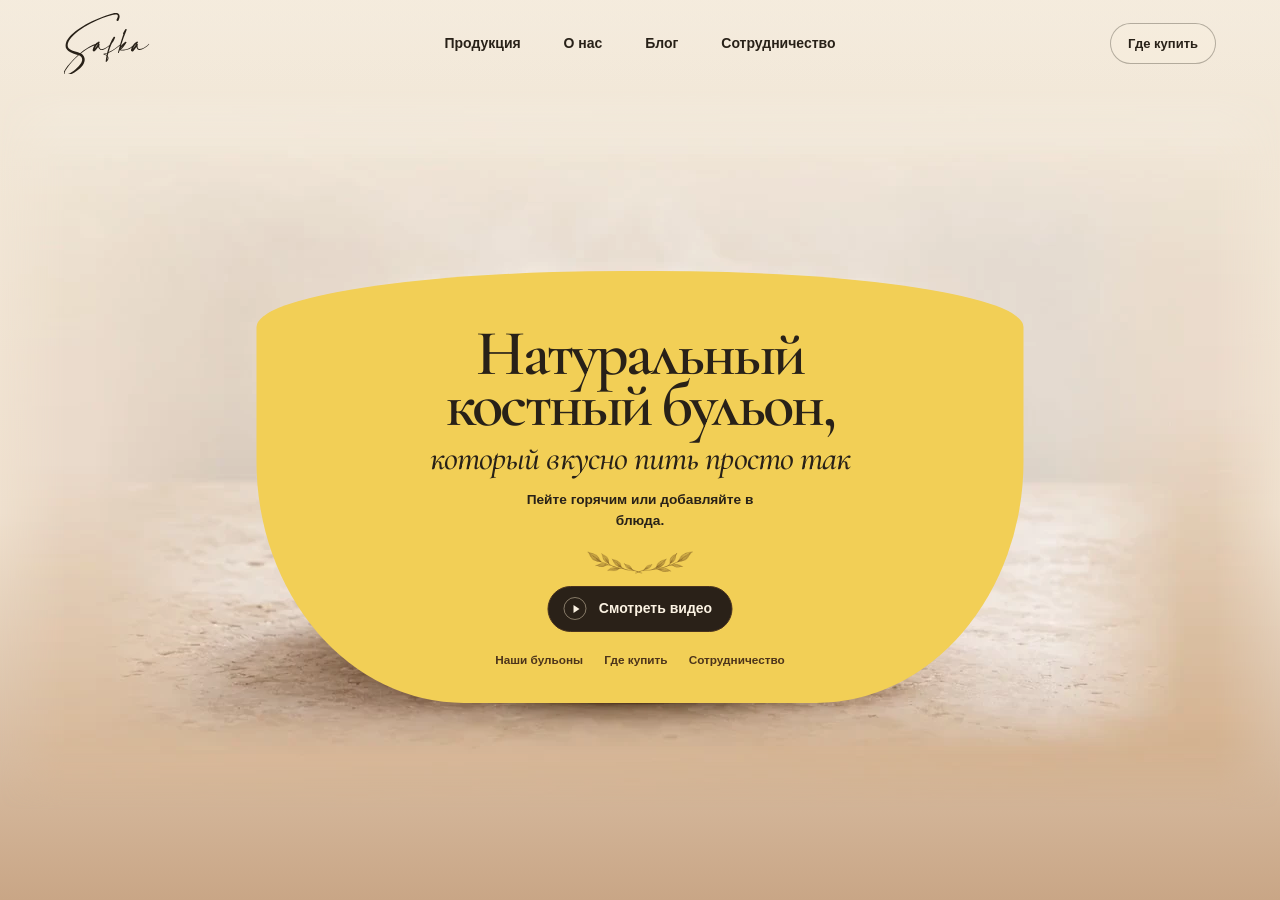
==== index.html @ c556033d "Publish interactive Safka hero and download" ====
<!doctype html>
<html lang="ru">
<head>
  <meta charset="utf-8">
  <meta name="viewport" content="width=device-width, initial-scale=1">
  <meta name="theme-color" content="#f4eadb">
  <title>Сафка — натуральный костный бульон</title>
  <link rel="icon" href="assets/hero/logo.svg" type="image/svg+xml">
  <link rel="stylesheet" href="assets/hero/fonts.css">
  <link rel="stylesheet" href="assets/hero/hero.css">
  <script src="assets/hero/hero.js" defer></script>
</head>
<body>
  <header class="site-header">
    <a class="brand" href="./" aria-label="Сафка — главная"></a>

    <nav class="desktop-nav" aria-label="Главное меню">
      <a class="text-link" href="https://safka.ru/nashi-produkty/">Продукция</a>
      <a class="text-link" href="https://safka.ru/our_mission/">О нас</a>
      <a class="text-link" href="https://safka.ru/blog/">Блог</a>
      <a class="text-link" href="https://safka.ru/contact/">Сотрудничество</a>
    </nav>

    <div class="header-actions">
      <a class="header-buy" href="https://safka.ru/contact/" data-availability>Где купить</a>
      <details class="mobile-menu">
        <summary>Меню</summary>
        <nav aria-label="Главное меню на телефоне">
          <a href="https://safka.ru/nashi-produkty/">Продукция</a>
          <a href="https://safka.ru/our_mission/">О нас</a>
          <a href="https://safka.ru/blog/">Блог</a>
          <a href="https://safka.ru/contact/">Сотрудничество</a>
        </nav>
      </details>
    </div>
  </header>

  <main class="hero" id="hero" aria-labelledby="hero-title">
    <div class="hero-stage">
      <div class="media" aria-hidden="true">
        <img src="assets/hero/first-frame.webp" alt="" width="1280" height="720" fetchpriority="high" class="poster">
        <video class="film" id="hero-film" width="1280" height="720" playsinline muted preload="metadata"
          src="assets/hero/food-film.mp4"></video>
      </div>

      <div class="cover">
        <div class="cup" aria-hidden="true"></div>
        <div class="cover-content">
          <h1 id="hero-title">
            <span>Натуральный<br>костный бульон,</span>
            <em>который вкусно пить просто так</em>
          </h1>
          <p class="hero-lead">Пейте горячим или добавляйте в блюда.</p>
          <img class="laurel" src="assets/hero/laurel.webp" alt="" width="648" height="216">

          <button class="play-button" type="button" aria-controls="hero-film" hidden>
            <span class="play-icon" aria-hidden="true"></span>
            <span>Смотреть видео</span>
          </button>
          <noscript>
            <a class="play-button" href="assets/hero/food-film.mp4">
              <span class="play-icon" aria-hidden="true"></span>
              <span>Смотреть видео</span>
            </a>
          </noscript>

          <div class="cover-links">
            <a class="text-link" href="https://safka.ru/nashi-produkty/">Наши бульоны</a>
            <a class="text-link" href="https://safka.ru/contact/" data-availability>Где купить</a>
            <a class="text-link" href="https://safka.ru/contact/">Сотрудничество</a>
          </div>
        </div>
      </div>

      <canvas class="hands" width="1280" height="720" aria-hidden="true"></canvas>
      <div class="film-controls" hidden>
        <button class="film-pause" type="button">Пауза</button>
        <button class="film-return" type="button">Вернуть обложку</button>
      </div>
    </div>
    <p class="film-notice" role="status" hidden></p>
  </main>

  <dialog class="availability" aria-labelledby="availability-title">
    <form method="dialog">
      <button class="dialog-close" aria-label="Закрыть" value="close">×</button>
    </form>
    <h2 id="availability-title">Где купить</h2>
    <p>Уточните, где есть бульон «Сафка» в вашем городе.</p>
    <a class="text-link" href="https://safka.ru/contact/">Контакты «Сафки»</a>
  </dialog>
</body>
</html>
---- assets/hero/fonts.css ----
@font-face {
  font-family: 'Cormorant Garamond';
  font-style: italic;
  font-weight: 500;
  font-display: swap;
  src: url(cormorant-medium-italic-cyrillic.woff2) format('woff2');
  unicode-range: U+0301, U+0400-045F, U+0490-0491, U+04B0-04B1, U+2116;
}

@font-face {
  font-family: 'Cormorant Garamond';
  font-style: italic;
  font-weight: 500;
  font-display: swap;
  src: url(cormorant-medium-italic-latin.woff2) format('woff2');
  unicode-range: U+0000-00FF, U+0131, U+0152-0153, U+02BB-02BC, U+02C6, U+02DA, U+02DC, U+0304, U+0308, U+0329, U+2000-206F, U+20AC, U+2122, U+2191, U+2193, U+2212, U+2215, U+FEFF, U+FFFD;
}

@font-face {
  font-family: 'Cormorant Garamond';
  font-style: normal;
  font-weight: 600;
  font-display: swap;
  src: url(cormorant-semibold-cyrillic.woff2) format('woff2');
  unicode-range: U+0301, U+0400-045F, U+0490-0491, U+04B0-04B1, U+2116;
}

@font-face {
  font-family: 'Cormorant Garamond';
  font-style: normal;
  font-weight: 600;
  font-display: swap;
  src: url(cormorant-semibold-latin.woff2) format('woff2');
  unicode-range: U+0000-00FF, U+0131, U+0152-0153, U+02BB-02BC, U+02C6, U+02DA, U+02DC, U+0304, U+0308, U+0329, U+2000-206F, U+20AC, U+2122, U+2191, U+2193, U+2212, U+2215, U+FEFF, U+FFFD;
}

@font-face {
  font-family: 'Manrope';
  font-style: normal;
  font-weight: 600;
  font-display: swap;
  src: url(manrope-semibold-cyrillic.woff2) format('woff2');
  unicode-range: U+0301, U+0400-045F, U+0490-0491, U+04B0-04B1, U+2116;
}

@font-face {
  font-family: 'Manrope';
  font-style: normal;
  font-weight: 600;
  font-display: swap;
  src: url(manrope-semibold-latin.woff2) format('woff2');
  unicode-range: U+0000-00FF, U+0131, U+0152-0153, U+02BB-02BC, U+02C6, U+02DA, U+02DC, U+0304, U+0308, U+0329, U+2000-206F, U+20AC, U+2122, U+2191, U+2193, U+2212, U+2215, U+FEFF, U+FFFD;
}

@font-face {
  font-family: 'Manrope';
  font-style: normal;
  font-weight: 700;
  font-display: swap;
  src: url(manrope-bold-cyrillic.woff2) format('woff2');
  unicode-range: U+0301, U+0400-045F, U+0490-0491, U+04B0-04B1, U+2116;
}

@font-face {
  font-family: 'Manrope';
  font-style: normal;
  font-weight: 700;
  font-display: swap;
  src: url(manrope-bold-latin.woff2) format('woff2');
  unicode-range: U+0000-00FF, U+0131, U+0152-0153, U+02BB-02BC, U+02C6, U+02DA, U+02DC, U+0304, U+0308, U+0329, U+2000-206F, U+20AC, U+2122, U+2191, U+2193, U+2212, U+2215, U+FEFF, U+FFFD;
}
---- assets/hero/hero.css ----
:root {
  --ink: #282118;
  --gold: #f2cf56;
  --ochre: #895720;
  --cream: #fbf2e2;
  --edge: clamp(19px, 5vw, 96px);
  --serif: "Cormorant Garamond", Georgia, serif;
  --sans: Manrope, "Noto Sans", sans-serif;
  --ease: cubic-bezier(.22, .7, .24, 1);
}
* { box-sizing: border-box; }
[hidden] { display: none !important; }
body {
  margin: 0;
  min-width: 280px;
  background: #efe3d1;
  color: var(--ink);
  font: 600 15px/1.5 var(--sans);
}
h1, h2, p { margin: 0; }
a { color: inherit; text-decoration: none; }
button { color: inherit; font: inherit; cursor: pointer; }
button:disabled { cursor: wait; }
:focus-visible { outline: 2px solid #764319; outline-offset: 5px; }
.site-header {
  position: absolute;
  inset: 0 0 auto;
  z-index: 6;
  display: grid;
  grid-template-columns: 1fr auto 1fr;
  align-items: center;
  min-height: 87px;
  gap: 24px;
  padding-inline: var(--edge);
  background: linear-gradient(#f5ecdebd, #f5ecde00);
}
.brand {
  display: block;
  width: 88px;
  height: 61px;
  color: var(--ink);
  transition: color .4s var(--ease);
}
.brand::before {
  content: "";
  display: block;
  width: 100%;
  height: 100%;
  background: currentColor;
  mask: url("logo.svg") -43px -7px / 172px 122px no-repeat;
  filter: drop-shadow(.28px 0 currentColor);
}
.desktop-nav, .header-actions { display: flex; align-items: center; }
.desktop-nav { gap: clamp(22px, 3.35vw, 55px); }
.header-actions { gap: 10px; justify-self: end; }
.desktop-nav a { font-size: 14px; }
.header-buy, .mobile-menu summary {
  color: var(--ink);
  border: 1px solid #28211852;
  background: #fbf2e245;
  border-radius: 99px;
  padding: 10px 17px;
  font-size: 13px;
  white-space: nowrap;
  transition: background .4s var(--ease), border-color .4s var(--ease), color .4s var(--ease);
}
.header-buy { font-weight: 700; }
.text-link {
  position: relative;
  display: inline-flex;
  width: fit-content;
  padding-block: 3px;
  white-space: nowrap;
  transition: color .35s var(--ease);
}
.text-link::after {
  content: "";
  position: absolute;
  right: 0;
  bottom: 0;
  left: 0;
  border-bottom: 1px solid currentColor;
  transform: scaleX(0);
  transform-origin: left;
  transition: transform .38s var(--ease);
}
.hero {
  position: relative;
  display: grid;
  place-items: center;
  overflow: hidden;
  min-height: max(100svh, 580px);
  background: linear-gradient(#f3eadb 0%, #efe0ce 57%, #c9a686 100%);
}
.hero-stage {
  position: relative;
  isolation: isolate;
  width: min(100%, 177.78svh);
  min-width: min(100%, 1040px);
  aspect-ratio: 16 / 9;
}
.media, .poster, .film, .hands {
  position: absolute;
  inset: 0;
  width: 100%;
  height: 100%;
}
.media {
  z-index: -1;
  mask-image: linear-gradient(90deg, transparent, #000 5%, #000 95%, transparent),
    linear-gradient(180deg, transparent, #000 10%, #000 91%, transparent);
  mask-composite: intersect;
}
.poster, .film { object-fit: fill; }
.film {
  opacity: 0;
  pointer-events: none;
  transition: opacity .42s var(--ease);
}
.is-showing-film .film {
  opacity: 1;
  transition-duration: .12s;
}
.cover {
  position: absolute;
  z-index: 1;
  top: 25.18%;
  left: 50%;
  width: 59.925%;
  height: 59.925%;
  transform: translateX(-50%);
  text-align: center;
  transition: opacity .36s var(--ease);
}
.is-uncovered .cover {
  opacity: 0;
  pointer-events: none;
  transition-duration: .24s;
}
.is-returning .cover { transition-delay: .20s; }
.cup {
  position: absolute;
  inset: 0;
  z-index: -1;
  border-radius: 48% 48% 27% 27% / 13% 13% 56% 56%;
  background: var(--gold);
}
@supports (clip-path: shape(from 0% 0%, line to 100% 100%, close)) {
  .cup {
    border-radius: 0;
    clip-path: shape(from 0% 19%,
      curve to 100% 19% with 0% -7% / 100% -7%,
      curve to 82% 83% with 100% 38% / 99.5% 68%,
      curve to 50% 100% with 73% 97% / 61% 100%,
      curve to 18% 83% with 39% 100% / 27% 97%,
      curve to 0% 19% with .5% 68% / 0% 38%, close);
  }
}
.cover-content {
  width: 87%;
  height: 100%;
  margin-inline: auto;
  padding-top: 7.4%;
}
h1 {
  font: 600 clamp(54px, 5.05vw, 83px)/.79 var(--serif);
  letter-spacing: -.045em;
}
h1 em {
  display: block;
  margin: 11px auto 0;
  font-size: .53em;
  font-weight: 500;
  letter-spacing: -.027em;
  line-height: 1;
}
.hero-lead {
  max-width: 31ch;
  margin: 15px auto 0;
  font-size: clamp(13px, 1.07vw, 17px);
}
.laurel {
  display: block;
  width: clamp(90px, 9.2vw, 140px);
  height: auto;
  margin: 11px auto 4px;
}
.play-button {
  position: relative;
  isolation: isolate;
  display: inline-flex;
  align-items: center;
  gap: 12px;
  min-height: 46px;
  overflow: hidden;
  padding: 10px 19px 10px 15px;
  border: 1px solid #49321e;
  border-radius: 99px;
  color: var(--cream);
  background: #2a2118;
  font-size: 14px;
  font-weight: 700;
  transition: background .45s var(--ease), transform .45s var(--ease), box-shadow .45s var(--ease);
}
.play-button::before {
  position: absolute;
  inset: 0;
  z-index: -1;
  content: "";
  background: radial-gradient(ellipse at 27% 100%, #a56834 0, #6f4124 36%, transparent 75%);
  opacity: 0;
  transition: opacity .52s var(--ease);
}
.play-icon {
  width: 23px;
  height: 23px;
  display: grid;
  place-items: center;
  border: 1px solid #f9e9ca72;
  border-radius: 50%;
  transition: background .4s var(--ease), border-color .4s var(--ease);
}
.play-icon::before {
  content: "";
  margin-left: 2px;
  border-left: 6px solid currentColor;
  border-block: 4px solid transparent;
}
.cover-links {
  display: flex;
  justify-content: center;
  align-items: center;
  flex-wrap: wrap;
  gap: 4px clamp(13px, 1.65vw, 26px);
  margin-top: 16px;
  font-size: clamp(11px, .92vw, 14px);
  font-weight: 700;
}
.cover-links .text-link { color: #4c341b; }
.hands { z-index: 2; pointer-events: none; clip-path: inset(18% 17% 12%); }
.film-controls {
  position: absolute;
  z-index: 3;
  right: var(--edge);
  bottom: 14px;
  left: var(--edge);
  display: flex;
  justify-content: space-between;
  gap: 10px;
}
.film-controls button, .dialog-close {
  border: 1px solid #41301e36;
  border-radius: 99px;
  padding: 9px 14px;
  color: var(--ink);
  background: #faf2e6ef;
  font-size: 13px;
  font-weight: 700;
  transition: background .35s var(--ease);
}
.film-notice {
  position: absolute;
  z-index: 4;
  right: var(--edge);
  bottom: 15px;
  max-width: calc(100% - 2 * var(--edge));
  padding: 8px 12px;
  border-radius: 9px;
  background: #faf2e6;
  font-size: 13px;
}
.mobile-menu { display: none; position: relative; }
.mobile-menu summary { cursor: pointer; list-style: none; }
.mobile-menu summary::-webkit-details-marker { display: none; }
.mobile-menu nav {
  position: absolute;
  display: grid;
  top: calc(100% + 8px);
  right: 0;
  min-width: 172px;
  padding: 9px;
  border: 1px solid #30221a34;
  border-radius: 15px;
  background: #faf1e3;
  font-size: 13px;
}
.mobile-menu a { padding: 8px 10px; }
.availability {
  width: min(90vw, 402px);
  padding: 33px;
  border: 1px solid #7f613948;
  border-radius: 22px;
  color: var(--ink);
  background: #fbf1df;
}
.availability::backdrop { background: #38251550; }
.availability h2 { font: 600 52px/.9 var(--serif); letter-spacing: -.035em; }
.availability p { margin-block: 16px; }
.dialog-close { position: absolute; top: 13px; right: 13px; font-size: 21px; line-height: 1; padding: 6px 10px; }
.availability a { font-weight: 700; text-decoration: underline; text-underline-offset: 4px; }
:is(.header-buy, .mobile-menu summary, .film-controls button, .dialog-close):focus-visible { background: #fff5e4; }
.brand:focus-visible { color: var(--ochre); }
.text-link:focus-visible::after { transform: scaleX(1); }
.play-button:focus-visible::before { opacity: .82; }
@media (hover: hover) {
  .brand:hover { color: var(--ochre); }
  .text-link:hover { color: #754517; }
  .text-link:hover::after { transform: scaleX(1); }
  :is(.header-buy, .mobile-menu summary):hover {
    color: #78481d;
    border-color: #9b6d37a6;
    background: #fff4dfbf;
  }
  .play-button:hover { transform: translateY(-1px); box-shadow: 0 5px 16px #62401c29; }
  .play-button:hover::before { opacity: .8; }
  .play-button:hover .play-icon { background: #ffcf7840; border-color: #fce1b8c4; }
  :is(.film-controls button, .dialog-close):hover { background: #fff9ef; }
}
@media (max-width: 1140px) {
  h1 { font-size: clamp(48px, 5.5vw, 63px); }
  .hero-lead { margin-top: 12px; }
  .laurel { width: 94px; margin-top: 8px; }
  .cover-links { margin-top: 12px; }
  .play-button { min-height: 41px; padding-block: 8px; }
}
@media (max-width: 1040px) {
  .site-header { display: flex; justify-content: space-between; min-height: 72px; gap: 12px; }
  .desktop-nav { display: none; }
  .mobile-menu { display: block; }
  .brand { transform: scale(.87); transform-origin: left center; }
  .hero { min-height: max(100svh, 655px); }
  .hero-stage { width: 100%; min-width: 0; height: max(655px, 100svh); aspect-ratio: auto; }
  .media, .hands {
    inset: 51% auto auto 50%;
    width: clamp(510px, 158vw, 1100px);
    height: auto;
    aspect-ratio: 16 / 9;
    transform: translate(-50%, -50%);
    transition: width .5s var(--ease);
  }
  .is-uncovered :is(.media, .hands) { width: min(100%, 910px); }
  .cover { top: 50%; width: min(92%, 610px); height: clamp(336px, 57vw, 427px); transform: translate(-50%, -48%); }
  .cover-content { width: 84%; padding-top: clamp(38px, 7vw, 48px); }
  h1 { font-size: clamp(39px, 9.9vw, 64px); }
  h1 em { font-size: .58em; max-width: min(96%, 380px); line-height: 1.04; margin-top: 8px; }
  .hero-lead { margin-top: 11px; }
  .laurel { width: 92px; margin: 7px auto 2px; }
  .play-button { min-height: 44px; font-size: 13px; }
  .cover-links { font-size: 11px; gap: 2px 10px; margin-top: 10px; }
  .cover-links .text-link { padding-block: 6px; }
  .film-controls { top: calc(51% + min(28.125vw, 256px) + 14px); bottom: auto; }
}
@media (max-width: 400px) {
  .cover { height: 349px; }
  .cover-content { width: 88%; }
  h1 { font-size: clamp(34px, 10.4vw, 42px); }
  .cover-links { gap: 2px 9px; }
  .header-buy, .mobile-menu summary { padding-inline: 12px; }
}
@media (prefers-reduced-motion: reduce) {
  *, *::before, *::after { transition-duration: 0s !important; transition-delay: 0s !important; }
}
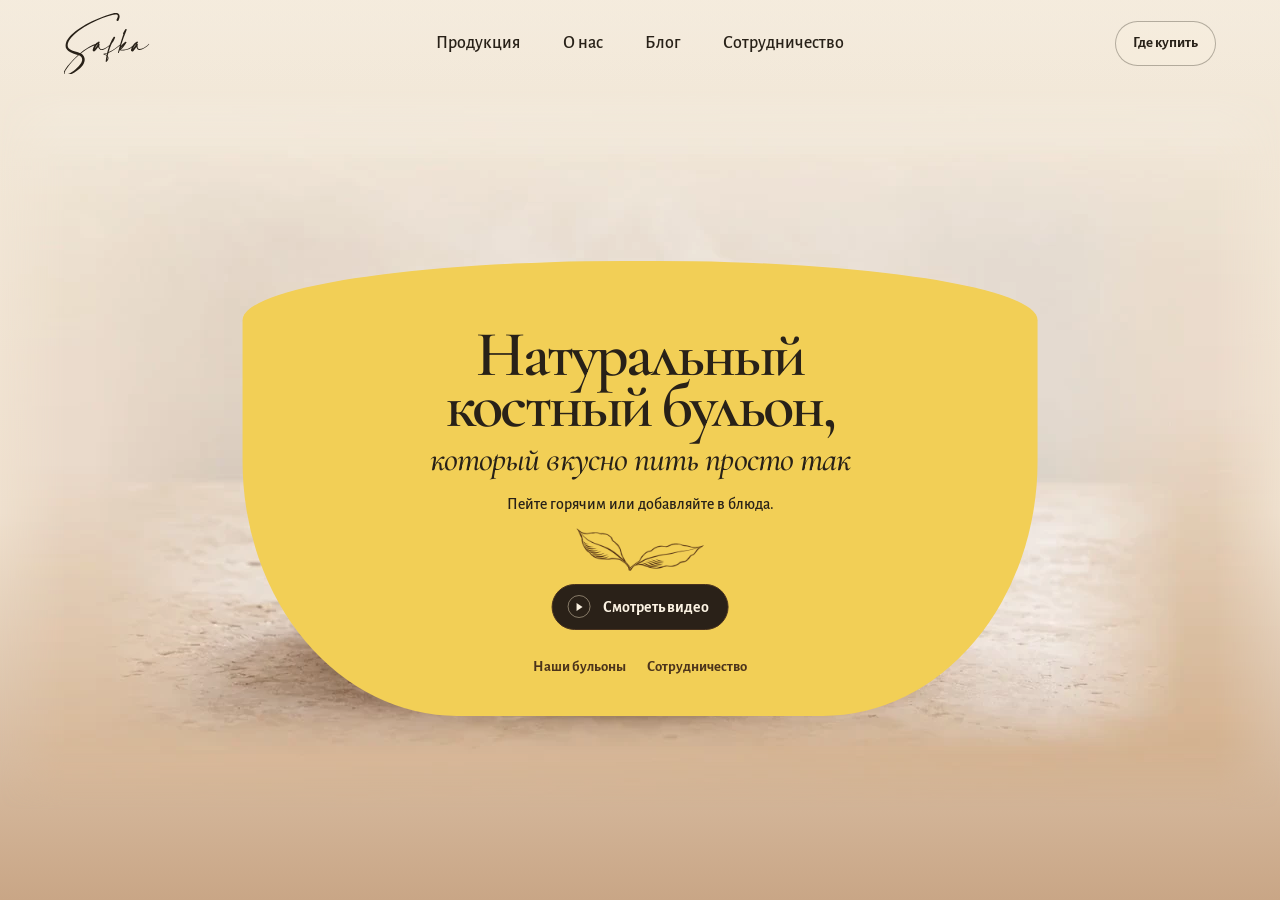
==== commit f58720e8: "Refine the Safka hero and cup reveal" ====
--- a/index.html
+++ b/index.html
@@ -6,9 +6,9 @@
   <meta name="theme-color" content="#f4eadb">
   <title>Сафка — натуральный костный бульон</title>
   <link rel="icon" href="assets/hero/logo.svg" type="image/svg+xml">
-  <link rel="stylesheet" href="assets/hero/fonts.css">
-  <link rel="stylesheet" href="assets/hero/hero.css">
-  <script src="assets/hero/hero.js" defer></script>
+  <link rel="stylesheet" href="assets/hero/fonts.css?v=2">
+  <link rel="stylesheet" href="assets/hero/hero.css?v=2">
+  <script src="assets/hero/hero.js?v=2" defer></script>
 </head>
 <body>
   <header class="site-header">
@@ -51,7 +51,7 @@
             <em>который вкусно пить просто так</em>
           </h1>
           <p class="hero-lead">Пейте горячим или добавляйте в блюда.</p>
-          <img class="laurel" src="assets/hero/laurel.webp" alt="" width="648" height="216">
+          <img class="laurel" src="assets/hero/laurel-engraving.webp" alt="" width="660" height="220">
 
           <button class="play-button" type="button" aria-controls="hero-film" hidden>
             <span class="play-icon" aria-hidden="true"></span>
@@ -66,13 +66,11 @@
 
           <div class="cover-links">
             <a class="text-link" href="https://safka.ru/nashi-produkty/">Наши бульоны</a>
-            <a class="text-link" href="https://safka.ru/contact/" data-availability>Где купить</a>
             <a class="text-link" href="https://safka.ru/contact/">Сотрудничество</a>
           </div>
         </div>
       </div>
 
-      <canvas class="hands" width="1280" height="720" aria-hidden="true"></canvas>
       <div class="film-controls" hidden>
         <button class="film-pause" type="button">Пауза</button>
         <button class="film-return" type="button">Вернуть обложку</button>
--- a/assets/hero/fonts.css
+++ b/assets/hero/fonts.css
@@ -35,37 +35,37 @@
 }
 
 @font-face {
-  font-family: 'Manrope';
+  font-family: 'Alegreya Sans';
   font-style: normal;
-  font-weight: 600;
+  font-weight: 500;
   font-display: swap;
-  src: url(manrope-semibold-cyrillic.woff2) format('woff2');
+  src: url(alegreya-sans-500-cyrillic.woff2) format('woff2');
   unicode-range: U+0301, U+0400-045F, U+0490-0491, U+04B0-04B1, U+2116;
 }
 
 @font-face {
-  font-family: 'Manrope';
+  font-family: 'Alegreya Sans';
   font-style: normal;
-  font-weight: 600;
+  font-weight: 500;
   font-display: swap;
-  src: url(manrope-semibold-latin.woff2) format('woff2');
+  src: url(alegreya-sans-500-latin.woff2) format('woff2');
   unicode-range: U+0000-00FF, U+0131, U+0152-0153, U+02BB-02BC, U+02C6, U+02DA, U+02DC, U+0304, U+0308, U+0329, U+2000-206F, U+20AC, U+2122, U+2191, U+2193, U+2212, U+2215, U+FEFF, U+FFFD;
 }
 
 @font-face {
-  font-family: 'Manrope';
+  font-family: 'Alegreya Sans';
   font-style: normal;
   font-weight: 700;
   font-display: swap;
-  src: url(manrope-bold-cyrillic.woff2) format('woff2');
+  src: url(alegreya-sans-700-cyrillic.woff2) format('woff2');
   unicode-range: U+0301, U+0400-045F, U+0490-0491, U+04B0-04B1, U+2116;
 }
 
 @font-face {
-  font-family: 'Manrope';
+  font-family: 'Alegreya Sans';
   font-style: normal;
   font-weight: 700;
   font-display: swap;
-  src: url(manrope-bold-latin.woff2) format('woff2');
+  src: url(alegreya-sans-700-latin.woff2) format('woff2');
   unicode-range: U+0000-00FF, U+0131, U+0152-0153, U+02BB-02BC, U+02C6, U+02DA, U+02DC, U+0304, U+0308, U+0329, U+2000-206F, U+20AC, U+2122, U+2191, U+2193, U+2212, U+2215, U+FEFF, U+FFFD;
 }
--- a/assets/hero/hero.css
+++ b/assets/hero/hero.css
@@ -5,7 +5,7 @@
   --cream: #fbf2e2;
   --edge: clamp(19px, 5vw, 96px);
   --serif: "Cormorant Garamond", Georgia, serif;
-  --sans: Manrope, "Noto Sans", sans-serif;
+  --sans: "Alegreya Sans", "Noto Sans", sans-serif;
   --ease: cubic-bezier(.22, .7, .24, 1);
 }
 * { box-sizing: border-box; }
@@ -15,7 +15,7 @@
   min-width: 280px;
   background: #efe3d1;
   color: var(--ink);
-  font: 600 15px/1.5 var(--sans);
+  font: 500 16px/1.5 var(--sans);
 }
 h1, h2, p { margin: 0; }
 a { color: inherit; text-decoration: none; }
@@ -53,18 +53,34 @@
 .desktop-nav, .header-actions { display: flex; align-items: center; }
 .desktop-nav { gap: clamp(22px, 3.35vw, 55px); }
 .header-actions { gap: 10px; justify-self: end; }
-.desktop-nav a { font-size: 14px; }
+.desktop-nav a { font-size: 18px; }
 .header-buy, .mobile-menu summary {
   color: var(--ink);
   border: 1px solid #28211852;
   background: #fbf2e245;
   border-radius: 99px;
   padding: 10px 17px;
-  font-size: 13px;
+  font-size: 15px;
   white-space: nowrap;
   transition: background .4s var(--ease), border-color .4s var(--ease), color .4s var(--ease);
 }
-.header-buy { font-weight: 700; }
+.header-buy {
+  position: relative;
+  isolation: isolate;
+  overflow: hidden;
+  font-weight: 700;
+}
+.header-buy::before {
+  position: absolute;
+  z-index: -1;
+  inset: 0;
+  content: "";
+  background: linear-gradient(110deg, #f2c770, #f9e5bc 75%);
+  opacity: .85;
+  transform: scaleX(0);
+  transform-origin: left center;
+  transition: transform .52s var(--ease);
+}
 .text-link {
   position: relative;
   display: inline-flex;
@@ -99,7 +115,7 @@
   min-width: min(100%, 1040px);
   aspect-ratio: 16 / 9;
 }
-.media, .poster, .film, .hands {
+.media, .poster, .film {
   position: absolute;
   inset: 0;
   width: 100%;
@@ -124,10 +140,10 @@
 .cover {
   position: absolute;
   z-index: 1;
-  top: 25.18%;
+  top: 23.8%;
   left: 50%;
-  width: 59.925%;
-  height: 59.925%;
+  width: 62.1%;
+  height: 63.2%;
   transform: translateX(-50%);
   text-align: center;
   transition: opacity .36s var(--ease);
@@ -148,19 +164,20 @@
 @supports (clip-path: shape(from 0% 0%, line to 100% 100%, close)) {
   .cup {
     border-radius: 0;
-    clip-path: shape(from 0% 19%,
-      curve to 100% 19% with 0% -7% / 100% -7%,
-      curve to 82% 83% with 100% 38% / 99.5% 68%,
-      curve to 50% 100% with 73% 97% / 61% 100%,
-      curve to 18% 83% with 39% 100% / 27% 97%,
-      curve to 0% 19% with .5% 68% / 0% 38%, close);
+    clip-path: shape(from 50% 0%,
+      curve to 100% 17.5% with 77.6% 0% / 100% 7.8%,
+      curve to 88.5% 72% with 100% 36% / 96.8% 57%,
+      curve to 50% 100% with 80.2% 87% / 68% 100%,
+      curve to 11.5% 72% with 32% 100% / 19.8% 87%,
+      curve to 0% 17.5% with 3.2% 57% / 0% 36%,
+      curve to 50% 0% with 0% 7.8% / 22.4% 0%, close);
   }
 }
 .cover-content {
   width: 87%;
   height: 100%;
   margin-inline: auto;
-  padding-top: 7.4%;
+  padding-top: 8.55%;
 }
 h1 {
   font: 600 clamp(54px, 5.05vw, 83px)/.79 var(--serif);
@@ -175,15 +192,16 @@
   line-height: 1;
 }
 .hero-lead {
-  max-width: 31ch;
+  max-width: 38ch;
   margin: 15px auto 0;
-  font-size: clamp(13px, 1.07vw, 17px);
+  font-size: clamp(15px, 1.25vw, 19px);
 }
 .laurel {
   display: block;
-  width: clamp(90px, 9.2vw, 140px);
-  height: auto;
-  margin: 11px auto 4px;
+  width: clamp(132px, 12.1vw, 184px);
+  height: clamp(39px, 3.35vw, 51px);
+  object-fit: contain;
+  margin: 12px auto 13px;
 }
 .play-button {
   position: relative;
@@ -198,7 +216,7 @@
   border-radius: 99px;
   color: var(--cream);
   background: #2a2118;
-  font-size: 14px;
+  font-size: 16px;
   font-weight: 700;
   transition: background .45s var(--ease), transform .45s var(--ease), box-shadow .45s var(--ease);
 }
@@ -232,12 +250,11 @@
   align-items: center;
   flex-wrap: wrap;
   gap: 4px clamp(13px, 1.65vw, 26px);
-  margin-top: 16px;
-  font-size: clamp(11px, .92vw, 14px);
+  margin-top: 23px;
+  font-size: clamp(14px, 1.16vw, 17px);
   font-weight: 700;
 }
 .cover-links .text-link { color: #4c341b; }
-.hands { z-index: 2; pointer-events: none; clip-path: inset(18% 17% 12%); }
 .film-controls {
   position: absolute;
   z-index: 3;
@@ -300,6 +317,7 @@
 .availability a { font-weight: 700; text-decoration: underline; text-underline-offset: 4px; }
 :is(.header-buy, .mobile-menu summary, .film-controls button, .dialog-close):focus-visible { background: #fff5e4; }
 .brand:focus-visible { color: var(--ochre); }
+.header-buy:focus-visible::before { transform: scaleX(1); }
 .text-link:focus-visible::after { transform: scaleX(1); }
 .play-button:focus-visible::before { opacity: .82; }
 @media (hover: hover) {
@@ -311,6 +329,7 @@
     border-color: #9b6d37a6;
     background: #fff4dfbf;
   }
+  .header-buy:hover::before { transform: scaleX(1); }
   .play-button:hover { transform: translateY(-1px); box-shadow: 0 5px 16px #62401c29; }
   .play-button:hover::before { opacity: .8; }
   .play-button:hover .play-icon { background: #ffcf7840; border-color: #fce1b8c4; }
@@ -319,8 +338,9 @@
 @media (max-width: 1140px) {
   h1 { font-size: clamp(48px, 5.5vw, 63px); }
   .hero-lead { margin-top: 12px; }
-  .laurel { width: 94px; margin-top: 8px; }
-  .cover-links { margin-top: 12px; }
+  .cover-content { padding-top: 7%; }
+  .laurel { width: 135px; height: 41px; margin: 8px auto 8px; }
+  .cover-links { margin-top: 16px; }
   .play-button { min-height: 41px; padding-block: 8px; }
 }
 @media (max-width: 1040px) {
@@ -329,32 +349,40 @@
   .mobile-menu { display: block; }
   .brand { transform: scale(.87); transform-origin: left center; }
   .hero { min-height: max(100svh, 655px); }
-  .hero-stage { width: 100%; min-width: 0; height: max(655px, 100svh); aspect-ratio: auto; }
-  .media, .hands {
-    inset: 51% auto auto 50%;
-    width: clamp(510px, 158vw, 1100px);
+  .hero-stage {
+    --cover-width: min(92vw, 610px);
+    --resting-media-width: calc(var(--cover-width) * 1.58);
+    --media-center: calc(50% - var(--resting-media-width) * .026);
+    width: 100%;
+    min-width: 0;
+    height: max(655px, 100svh);
+    aspect-ratio: auto;
+  }
+  .media {
+    inset: var(--media-center) auto auto 50%;
+    width: var(--resting-media-width);
     height: auto;
     aspect-ratio: 16 / 9;
     transform: translate(-50%, -50%);
     transition: width .5s var(--ease);
   }
-  .is-uncovered :is(.media, .hands) { width: min(100%, 910px); }
-  .cover { top: 50%; width: min(92%, 610px); height: clamp(336px, 57vw, 427px); transform: translate(-50%, -48%); }
+  .is-uncovered .media { width: min(100%, 910px); }
+  .cover { top: 50%; width: var(--cover-width); height: clamp(362px, 57vw, 455px); transform: translate(-50%, -48%); }
   .cover-content { width: 84%; padding-top: clamp(38px, 7vw, 48px); }
   h1 { font-size: clamp(39px, 9.9vw, 64px); }
-  h1 em { font-size: .58em; max-width: min(96%, 380px); line-height: 1.04; margin-top: 8px; }
+  h1 em { font-size: .58em; max-width: min(96%, 500px); line-height: 1.04; margin-top: 8px; }
   .hero-lead { margin-top: 11px; }
-  .laurel { width: 92px; margin: 7px auto 2px; }
-  .play-button { min-height: 44px; font-size: 13px; }
-  .cover-links { font-size: 11px; gap: 2px 10px; margin-top: 10px; }
+  .laurel { width: 140px; height: 43px; margin: 9px auto 11px; }
+  .play-button { min-height: 44px; font-size: 15px; }
+  .cover-links { font-size: 14px; gap: 2px 17px; margin-top: 16px; }
   .cover-links .text-link { padding-block: 6px; }
-  .film-controls { top: calc(51% + min(28.125vw, 256px) + 14px); bottom: auto; }
+  .film-controls { top: calc(var(--media-center) + min(28.125vw, 256px) + 14px); bottom: auto; }
 }
 @media (max-width: 400px) {
-  .cover { height: 349px; }
+  .cover { height: 371px; }
   .cover-content { width: 88%; }
   h1 { font-size: clamp(34px, 10.4vw, 42px); }
-  .cover-links { gap: 2px 9px; }
+  .cover-links { gap: 2px 13px; }
   .header-buy, .mobile-menu summary { padding-inline: 12px; }
 }
 @media (prefers-reduced-motion: reduce) {
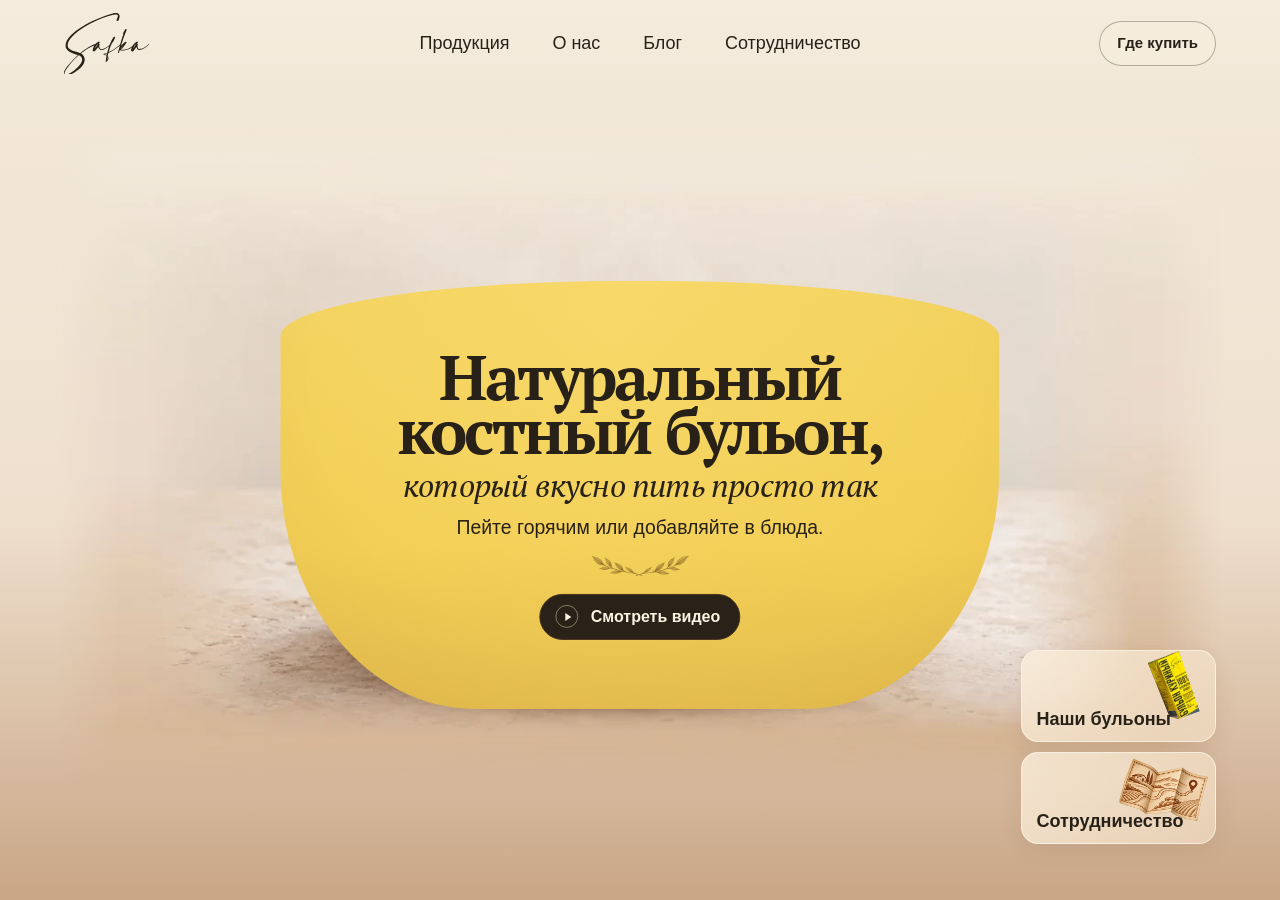
==== commit 09172543: "Refine the hero cover, quick links and film opening" ====
--- a/index.html
+++ b/index.html
@@ -6,9 +6,11 @@
   <meta name="theme-color" content="#f4eadb">
   <title>Сафка — натуральный костный бульон</title>
   <link rel="icon" href="assets/hero/logo.svg" type="image/svg+xml">
-  <link rel="stylesheet" href="assets/hero/fonts.css?v=2">
-  <link rel="stylesheet" href="assets/hero/hero.css?v=2">
-  <script src="assets/hero/hero.js?v=2" defer></script>
+  <link rel="preload" href="assets/hero/safka-serif-bold.woff2" as="font" type="font/woff2" crossorigin>
+  <link rel="preload" href="assets/hero/safka-serif-italic.woff2" as="font" type="font/woff2" crossorigin>
+  <link rel="stylesheet" href="assets/hero/fonts.css?v=3">
+  <link rel="stylesheet" href="assets/hero/hero.css?v=4">
+  <script src="assets/hero/hero.js?v=3" defer></script>
 </head>
 <body>
   <header class="site-header">
@@ -39,9 +41,9 @@
     <div class="hero-stage">
       <div class="media" aria-hidden="true">
         <img src="assets/hero/first-frame.webp" alt="" width="1280" height="720" fetchpriority="high" class="poster">
-        <video class="film" id="hero-film" width="1280" height="720" playsinline muted preload="metadata"
-          src="assets/hero/food-film.mp4"></video>
       </div>
+      <video class="film" id="hero-film" width="1280" height="720" playsinline muted preload="metadata"
+        src="assets/hero/food-film.mp4" aria-hidden="true"></video>
 
       <div class="cover">
         <div class="cup" aria-hidden="true"></div>
@@ -51,7 +53,7 @@
             <em>который вкусно пить просто так</em>
           </h1>
           <p class="hero-lead">Пейте горячим или добавляйте в блюда.</p>
-          <img class="laurel" src="assets/hero/laurel-engraving.webp" alt="" width="660" height="220">
+          <img class="laurel" src="assets/hero/laurel.webp" alt="" width="648" height="216">
 
           <button class="play-button" type="button" aria-controls="hero-film" hidden>
             <span class="play-icon" aria-hidden="true"></span>
@@ -63,13 +65,19 @@
               <span>Смотреть видео</span>
             </a>
           </noscript>
-
-          <div class="cover-links">
-            <a class="text-link" href="https://safka.ru/nashi-produkty/">Наши бульоны</a>
-            <a class="text-link" href="https://safka.ru/contact/">Сотрудничество</a>
-          </div>
         </div>
       </div>
+
+      <nav class="hero-widgets" aria-label="Продукция и сотрудничество">
+        <a class="hero-widget" href="https://safka.ru/nashi-produkty/">
+          <img class="widget-art widget-pack" src="assets/hero/broth-pack.webp" alt="" width="164" height="188">
+          <span>Наши бульоны</span>
+        </a>
+        <a class="hero-widget" href="https://safka.ru/contact/">
+          <img class="widget-art widget-map" src="assets/hero/partner-map.webp" alt="" width="340" height="255">
+          <span>Сотрудничество</span>
+        </a>
+      </nav>
 
       <div class="film-controls" hidden>
         <button class="film-pause" type="button">Пауза</button>
--- a/assets/hero/fonts.css
+++ b/assets/hero/fonts.css
@@ -2,7 +2,7 @@
   font-family: 'Cormorant Garamond';
   font-style: italic;
   font-weight: 500;
-  font-display: swap;
+  font-display: optional;
   src: url(cormorant-medium-italic-cyrillic.woff2) format('woff2');
   unicode-range: U+0301, U+0400-045F, U+0490-0491, U+04B0-04B1, U+2116;
 }
@@ -11,7 +11,7 @@
   font-family: 'Cormorant Garamond';
   font-style: italic;
   font-weight: 500;
-  font-display: swap;
+  font-display: optional;
   src: url(cormorant-medium-italic-latin.woff2) format('woff2');
   unicode-range: U+0000-00FF, U+0131, U+0152-0153, U+02BB-02BC, U+02C6, U+02DA, U+02DC, U+0304, U+0308, U+0329, U+2000-206F, U+20AC, U+2122, U+2191, U+2193, U+2212, U+2215, U+FEFF, U+FFFD;
 }
@@ -20,7 +20,7 @@
   font-family: 'Cormorant Garamond';
   font-style: normal;
   font-weight: 600;
-  font-display: swap;
+  font-display: optional;
   src: url(cormorant-semibold-cyrillic.woff2) format('woff2');
   unicode-range: U+0301, U+0400-045F, U+0490-0491, U+04B0-04B1, U+2116;
 }
@@ -29,7 +29,7 @@
   font-family: 'Cormorant Garamond';
   font-style: normal;
   font-weight: 600;
-  font-display: swap;
+  font-display: optional;
   src: url(cormorant-semibold-latin.woff2) format('woff2');
   unicode-range: U+0000-00FF, U+0131, U+0152-0153, U+02BB-02BC, U+02C6, U+02DA, U+02DC, U+0304, U+0308, U+0329, U+2000-206F, U+20AC, U+2122, U+2191, U+2193, U+2212, U+2215, U+FEFF, U+FFFD;
 }
@@ -38,7 +38,7 @@
   font-family: 'Alegreya Sans';
   font-style: normal;
   font-weight: 500;
-  font-display: swap;
+  font-display: optional;
   src: url(alegreya-sans-500-cyrillic.woff2) format('woff2');
   unicode-range: U+0301, U+0400-045F, U+0490-0491, U+04B0-04B1, U+2116;
 }
@@ -47,7 +47,7 @@
   font-family: 'Alegreya Sans';
   font-style: normal;
   font-weight: 500;
-  font-display: swap;
+  font-display: optional;
   src: url(alegreya-sans-500-latin.woff2) format('woff2');
   unicode-range: U+0000-00FF, U+0131, U+0152-0153, U+02BB-02BC, U+02C6, U+02DA, U+02DC, U+0304, U+0308, U+0329, U+2000-206F, U+20AC, U+2122, U+2191, U+2193, U+2212, U+2215, U+FEFF, U+FFFD;
 }
@@ -56,7 +56,7 @@
   font-family: 'Alegreya Sans';
   font-style: normal;
   font-weight: 700;
-  font-display: swap;
+  font-display: optional;
   src: url(alegreya-sans-700-cyrillic.woff2) format('woff2');
   unicode-range: U+0301, U+0400-045F, U+0490-0491, U+04B0-04B1, U+2116;
 }
@@ -65,7 +65,23 @@
   font-family: 'Alegreya Sans';
   font-style: normal;
   font-weight: 700;
-  font-display: swap;
+  font-display: optional;
   src: url(alegreya-sans-700-latin.woff2) format('woff2');
   unicode-range: U+0000-00FF, U+0131, U+0152-0153, U+02BB-02BC, U+02C6, U+02DA, U+02DC, U+0304, U+0308, U+0329, U+2000-206F, U+20AC, U+2122, U+2191, U+2193, U+2212, U+2215, U+FEFF, U+FFFD;
 }
+
+@font-face {
+  font-family: 'Safka Serif';
+  font-style: normal;
+  font-weight: 700;
+  font-display: optional;
+  src: url(safka-serif-bold.woff2) format('woff2');
+}
+
+@font-face {
+  font-family: 'Safka Serif';
+  font-style: italic;
+  font-weight: 400;
+  font-display: optional;
+  src: url(safka-serif-italic.woff2) format('woff2');
+}
--- a/assets/hero/hero.css
+++ b/assets/hero/hero.css
@@ -5,6 +5,7 @@
   --cream: #fbf2e2;
   --edge: clamp(19px, 5vw, 96px);
   --serif: "Cormorant Garamond", Georgia, serif;
+  --hero-serif: Georgia, "Safka Serif", serif;
   --sans: "Alegreya Sans", "Noto Sans", sans-serif;
   --ease: cubic-bezier(.22, .7, .24, 1);
 }
@@ -34,6 +35,17 @@
   padding-inline: var(--edge);
   background: linear-gradient(#f5ecdebd, #f5ecde00);
 }
+.site-header::after {
+  position: absolute;
+  inset: 0 0 -24px;
+  z-index: -1;
+  content: "";
+  background: linear-gradient(#f5ecde 0%, #f5ecdece 48%, #f5ecde00 100%);
+  opacity: 0;
+  pointer-events: none;
+  transition: opacity .4s var(--ease);
+}
+body:has(> .hero.is-uncovered) .site-header::after { opacity: .52; }
 .brand {
   display: block;
   width: 88px;
@@ -101,35 +113,60 @@
   transition: transform .38s var(--ease);
 }
 .hero {
-  position: relative;
-  display: grid;
-  place-items: center;
+  --hero-height: max(100svh, 610px);
+  position: relative;
+  container-type: inline-size;
+  display: grid;
   overflow: hidden;
-  min-height: max(100svh, 580px);
+  min-height: var(--hero-height);
   background: linear-gradient(#f3eadb 0%, #efe0ce 57%, #c9a686 100%);
 }
 .hero-stage {
+  --rail-width: clamp(174px, 15.2vw, 236px);
+  --rail-gap: clamp(18px, 1.7vw, 32px);
+  --cover-ratio: 1.68;
+  --cover-width: min(64cqw, 1120px, calc(var(--hero-height) * 1.12),
+    calc(100cqw - 2 * (var(--edge) + var(--rail-width) + var(--rail-gap))));
+  --cover-height: calc(var(--cover-width) / var(--cover-ratio));
+  --cup-center: 55%;
+  --media-width: calc(var(--cover-width) / .621);
+  --media-center: calc(var(--cup-center) - var(--media-width) * .030);
   position: relative;
   isolation: isolate;
-  width: min(100%, 177.78svh);
-  min-width: min(100%, 1040px);
+  min-height: var(--hero-height);
+}
+.media, .film {
+  --opening-progress: 0;
+  --media-feather: calc(1 - var(--opening-progress));
+  --side-feather: calc(5% * var(--media-feather));
+  --top-feather: calc(10% * var(--media-feather));
+  --bottom-feather: calc(9% * var(--media-feather));
+  position: absolute;
+  top: var(--media-center);
+  left: 50%;
+  width: var(--media-width);
+  height: auto;
   aspect-ratio: 16 / 9;
-}
-.media, .poster, .film {
+  transform: translate(-50%, -50%);
+  z-index: -1;
+  mask-image:
+    linear-gradient(90deg, transparent, #000 var(--side-feather), #000 calc(100% - var(--side-feather)), transparent),
+    linear-gradient(180deg, transparent, #000 var(--top-feather), #000 calc(100% - var(--bottom-feather)), transparent);
+  mask-composite: intersect;
+}
+.poster {
   position: absolute;
   inset: 0;
   width: 100%;
   height: 100%;
-}
-.media {
-  z-index: -1;
-  mask-image: linear-gradient(90deg, transparent, #000 5%, #000 95%, transparent),
-    linear-gradient(180deg, transparent, #000 10%, #000 91%, transparent);
-  mask-composite: intersect;
-}
-.poster, .film { object-fit: fill; }
+  object-fit: fill;
+}
 .film {
+  --wide-width: max(100cqw, calc(var(--hero-height) * 16 / 9));
+  top: calc(var(--media-center) + (50% - var(--media-center)) * var(--opening-progress));
+  width: calc(var(--media-width) + (var(--wide-width) - var(--media-width)) * var(--opening-progress));
   opacity: 0;
+  object-fit: cover;
   pointer-events: none;
   transition: opacity .42s var(--ease);
 }
@@ -137,16 +174,32 @@
   opacity: 1;
   transition-duration: .12s;
 }
+.is-film-wide .film {
+  --opening-progress: 1;
+  mask-image: none;
+}
 .cover {
   position: absolute;
   z-index: 1;
-  top: 23.8%;
+  top: var(--cup-center);
   left: 50%;
-  width: 62.1%;
-  height: 63.2%;
-  transform: translateX(-50%);
+  width: var(--cover-width);
+  height: var(--cover-height);
+  transform: translate(-50%, -50%);
+  display: grid;
+  place-items: center;
   text-align: center;
   transition: opacity .36s var(--ease);
+}
+.cover::before {
+  position: absolute;
+  z-index: -2;
+  inset: auto 16% -2% 16%;
+  height: 8%;
+  content: "";
+  border-radius: 50%;
+  background: radial-gradient(ellipse, #522d1c70 0%, #70451f32 46%, transparent 72%);
+  filter: blur(clamp(3px, .4cqw, 7px));
 }
 .is-uncovered .cover {
   opacity: 0;
@@ -159,7 +212,10 @@
   inset: 0;
   z-index: -1;
   border-radius: 48% 48% 27% 27% / 13% 13% 56% 56%;
-  background: var(--gold);
+  background:
+    radial-gradient(ellipse at 46% 10%, #ffe37b59 0%, transparent 63%),
+    radial-gradient(ellipse at 50% 20%, transparent 64%, #ab6f2521 100%),
+    linear-gradient(#f4d360, var(--gold) 62%, #e4be4e);
 }
 @supports (clip-path: shape(from 0% 0%, line to 100% 100%, close)) {
   .cup {
@@ -175,33 +231,31 @@
 }
 .cover-content {
   width: 87%;
-  height: 100%;
-  margin-inline: auto;
-  padding-top: 8.55%;
 }
 h1 {
-  font: 600 clamp(54px, 5.05vw, 83px)/.79 var(--serif);
+  font: 700 clamp(22px, calc(var(--cover-width) * .087), 87px)/.86 var(--hero-serif);
   letter-spacing: -.045em;
 }
+h1 span { display: block; white-space: nowrap; }
 h1 em {
   display: block;
-  margin: 11px auto 0;
-  font-size: .53em;
-  font-weight: 500;
-  letter-spacing: -.027em;
-  line-height: 1;
+  margin: clamp(5px, .85cqw, 12px) auto 0;
+  font-size: .51em;
+  font-weight: 400;
+  letter-spacing: -.025em;
+  line-height: 1.04;
+  white-space: nowrap;
 }
 .hero-lead {
-  max-width: 38ch;
-  margin: 15px auto 0;
-  font-size: clamp(15px, 1.25vw, 19px);
+  margin: clamp(5px, 1cqw, 14px) auto 0;
+  font-size: clamp(12px, calc(var(--cover-width) * .027), 20px);
+  line-height: 1.24;
 }
 .laurel {
   display: block;
-  width: clamp(132px, 12.1vw, 184px);
-  height: clamp(39px, 3.35vw, 51px);
-  object-fit: contain;
-  margin: 12px auto 13px;
+  width: clamp(60px, calc(var(--cover-width) * .15), 142px);
+  height: auto;
+  margin: clamp(4px, .75cqw, 10px) auto clamp(4px, .75cqw, 10px);
 }
 .play-button {
   position: relative;
@@ -244,22 +298,62 @@
   border-left: 6px solid currentColor;
   border-block: 4px solid transparent;
 }
-.cover-links {
+.hero-widgets {
+  position: absolute;
+  z-index: 2;
+  right: var(--edge);
+  bottom: clamp(34px, 6.2svh, 84px);
+  display: grid;
+  width: var(--rail-width);
+  gap: 10px;
+  transition: opacity .26s var(--ease), visibility .26s;
+}
+.is-uncovered .hero-widgets {
+  opacity: 0;
+  visibility: hidden;
+  pointer-events: none;
+}
+.hero-widget {
+  position: relative;
   display: flex;
-  justify-content: center;
-  align-items: center;
-  flex-wrap: wrap;
-  gap: 4px clamp(13px, 1.65vw, 26px);
-  margin-top: 23px;
-  font-size: clamp(14px, 1.16vw, 17px);
+  align-items: end;
+  min-width: 0;
+  min-height: 92px;
+  padding: 12px 14px;
+  overflow: hidden;
+  border: 1px solid #fff9ecac;
+  border-radius: 17px;
+  box-shadow: 0 6px 22px #5c392018;
+  background: linear-gradient(125deg, #fbefdbc9, #f4e0c7a6);
+  backdrop-filter: blur(10px);
+  font-size: 18px;
   font-weight: 700;
-}
-.cover-links .text-link { color: #4c341b; }
+  line-height: 1.15;
+  transition: transform .35s var(--ease), background .35s var(--ease), box-shadow .35s var(--ease);
+}
+.hero-widget span { position: relative; }
+.widget-art {
+  position: absolute;
+  top: 0;
+  right: 10px;
+  width: auto;
+  height: 70px;
+  object-fit: contain;
+  pointer-events: none;
+  transform-origin: 70% 45%;
+  transition: transform .45s var(--ease);
+}
+.widget-pack {
+  clip-path: polygon(2.4% 25%, 50% 2.1%, 97.6% 83%, 64% 98.4%, 50% 97%);
+  transform: rotate(8deg);
+}
+.widget-map { top: 4px; right: 7px; height: 67px; }
+.hero-widget:focus-visible { background: #fbefdbef; }
 .film-controls {
   position: absolute;
   z-index: 3;
   right: var(--edge);
-  bottom: 14px;
+  bottom: max(14px, env(safe-area-inset-bottom));
   left: var(--edge);
   display: flex;
   justify-content: space-between;
@@ -333,57 +427,47 @@
   .play-button:hover { transform: translateY(-1px); box-shadow: 0 5px 16px #62401c29; }
   .play-button:hover::before { opacity: .8; }
   .play-button:hover .play-icon { background: #ffcf7840; border-color: #fce1b8c4; }
+  .hero-widget:hover {
+    transform: translateY(-2px);
+    background: #fbefdbef;
+    box-shadow: 0 9px 26px #5c392024;
+  }
+  .hero-widget:hover .widget-art { transform: translateY(-1px) scale(1.06); }
+  .hero-widget:hover .widget-pack { transform: translateY(-1px) rotate(8deg) scale(1.06); }
   :is(.film-controls button, .dialog-close):hover { background: #fff9ef; }
 }
-@media (max-width: 1140px) {
-  h1 { font-size: clamp(48px, 5.5vw, 63px); }
-  .hero-lead { margin-top: 12px; }
-  .cover-content { padding-top: 7%; }
-  .laurel { width: 135px; height: 41px; margin: 8px auto 8px; }
-  .cover-links { margin-top: 16px; }
-  .play-button { min-height: 41px; padding-block: 8px; }
+@media (max-width: 1120px) {
+  .hero { --hero-height: max(100svh, 650px); }
+  .hero-stage {
+    --cover-width: min(92cqw, 675px, calc(var(--hero-height) * .88));
+    --cup-center: clamp(245px, 43svh, 450px);
+  }
+  .hero-widgets {
+    top: calc(var(--cup-center) + var(--cover-height) / 2 + clamp(24px, 5svh, 51px));
+    bottom: auto;
+    width: min(calc(100% - var(--edge) * 2), 475px);
+    grid-template-columns: repeat(2, minmax(0, 1fr));
+  }
 }
 @media (max-width: 1040px) {
   .site-header { display: flex; justify-content: space-between; min-height: 72px; gap: 12px; }
   .desktop-nav { display: none; }
   .mobile-menu { display: block; }
   .brand { transform: scale(.87); transform-origin: left center; }
-  .hero { min-height: max(100svh, 655px); }
-  .hero-stage {
-    --cover-width: min(92vw, 610px);
-    --resting-media-width: calc(var(--cover-width) * 1.58);
-    --media-center: calc(50% - var(--resting-media-width) * .026);
-    width: 100%;
-    min-width: 0;
-    height: max(655px, 100svh);
-    aspect-ratio: auto;
-  }
-  .media {
-    inset: var(--media-center) auto auto 50%;
-    width: var(--resting-media-width);
-    height: auto;
-    aspect-ratio: 16 / 9;
-    transform: translate(-50%, -50%);
-    transition: width .5s var(--ease);
-  }
-  .is-uncovered .media { width: min(100%, 910px); }
-  .cover { top: 50%; width: var(--cover-width); height: clamp(362px, 57vw, 455px); transform: translate(-50%, -48%); }
-  .cover-content { width: 84%; padding-top: clamp(38px, 7vw, 48px); }
-  h1 { font-size: clamp(39px, 9.9vw, 64px); }
-  h1 em { font-size: .58em; max-width: min(96%, 500px); line-height: 1.04; margin-top: 8px; }
-  .hero-lead { margin-top: 11px; }
-  .laurel { width: 140px; height: 43px; margin: 9px auto 11px; }
-  .play-button { min-height: 44px; font-size: 15px; }
-  .cover-links { font-size: 14px; gap: 2px 17px; margin-top: 16px; }
-  .cover-links .text-link { padding-block: 6px; }
-  .film-controls { top: calc(var(--media-center) + min(28.125vw, 256px) + 14px); bottom: auto; }
-}
-@media (max-width: 400px) {
-  .cover { height: 371px; }
-  .cover-content { width: 88%; }
-  h1 { font-size: clamp(34px, 10.4vw, 42px); }
-  .cover-links { gap: 2px 13px; }
+}
+@media (max-width: 540px) {
+  .cover-content { width: 91%; }
+  .play-button { min-height: 33px; gap: 7px; padding: 5px 12px 5px 9px; font-size: 13px; }
+  .play-icon { width: 18px; height: 18px; }
+  .play-icon::before { border-left-width: 5px; border-block-width: 3px; }
+  .hero-widgets { gap: 8px; }
+  .hero-widget { padding: 10px 10px 11px; font-size: 15px; border-radius: 14px; }
+  .widget-art { height: 59px; }
+  .widget-map { top: 5px; height: 57px; }
   .header-buy, .mobile-menu summary { padding-inline: 12px; }
+}
+@media (max-width: 360px) {
+  .laurel { width: 54px; }
 }
 @media (prefers-reduced-motion: reduce) {
   *, *::before, *::after { transition-duration: 0s !important; transition-delay: 0s !important; }
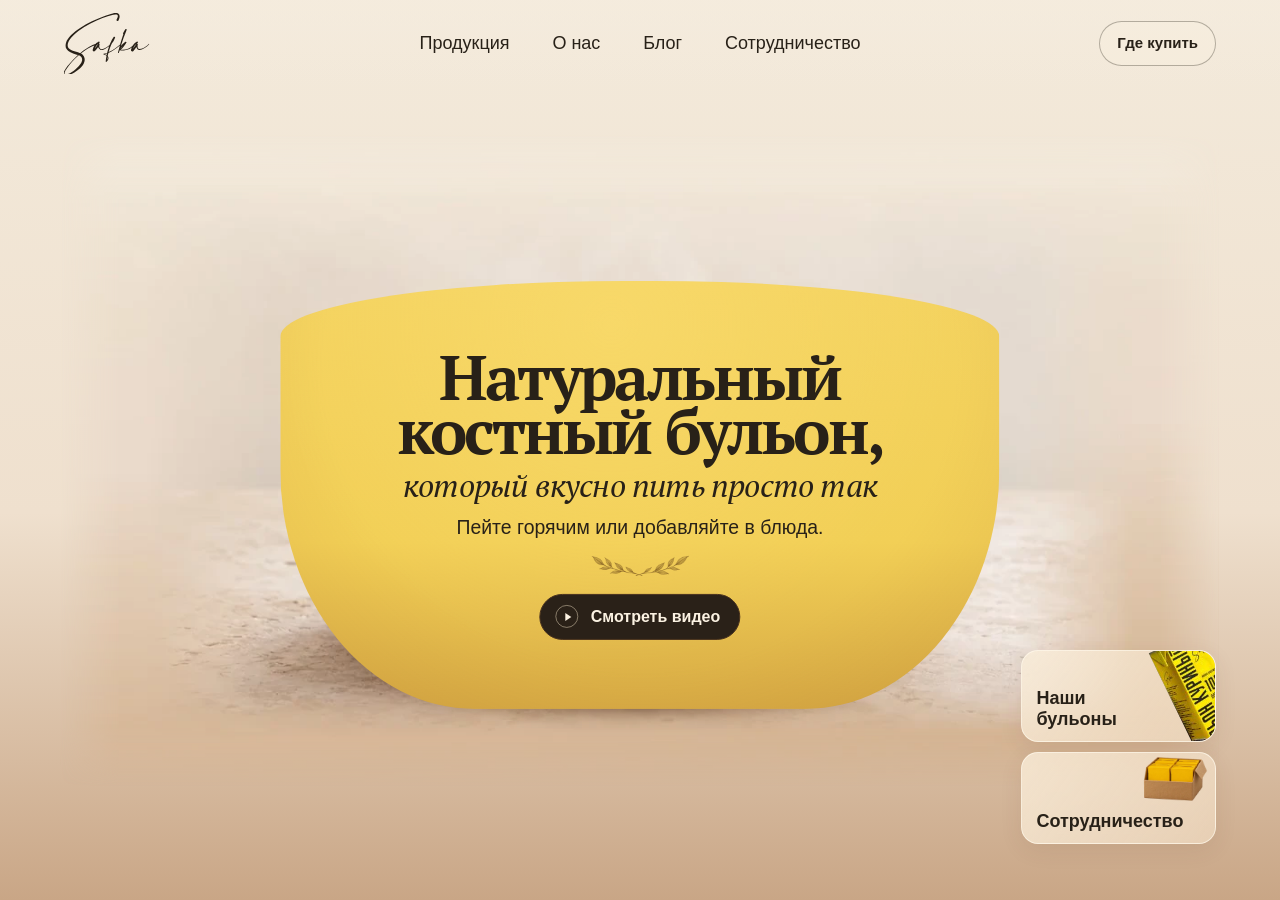
==== commit 24f63e6d: "Polish hero cards and stagger the cover entrance" ====
--- a/index.html
+++ b/index.html
@@ -9,7 +9,7 @@
   <link rel="preload" href="assets/hero/safka-serif-bold.woff2" as="font" type="font/woff2" crossorigin>
   <link rel="preload" href="assets/hero/safka-serif-italic.woff2" as="font" type="font/woff2" crossorigin>
   <link rel="stylesheet" href="assets/hero/fonts.css?v=3">
-  <link rel="stylesheet" href="assets/hero/hero.css?v=4">
+  <link rel="stylesheet" href="assets/hero/hero.css?v=5">
   <script src="assets/hero/hero.js?v=3" defer></script>
 </head>
 <body>
@@ -74,7 +74,7 @@
           <span>Наши бульоны</span>
         </a>
         <a class="hero-widget" href="https://safka.ru/contact/">
-          <img class="widget-art widget-map" src="assets/hero/partner-map.webp" alt="" width="340" height="255">
+          <img class="widget-art widget-case" src="assets/hero/partner-case.webp" alt="" width="360" height="232">
           <span>Сотрудничество</span>
         </a>
       </nav>
--- a/assets/hero/hero.css
+++ b/assets/hero/hero.css
@@ -112,6 +112,19 @@
   transform-origin: left;
   transition: transform .38s var(--ease);
 }
+.desktop-nav .text-link::after {
+  height: 2px;
+  border: 0;
+  background: linear-gradient(90deg, transparent, #aa6e33 30%, #aa6e33 70%, transparent);
+  opacity: 0;
+  transform: translateY(2px) scaleX(.3);
+  transform-origin: center;
+  transition: transform .42s var(--ease), opacity .32s var(--ease);
+}
+.desktop-nav .text-link:focus-visible::after {
+  opacity: 1;
+  transform: translateY(0) scaleX(1);
+}
 .hero {
   --hero-height: max(100svh, 610px);
   position: relative;
@@ -194,12 +207,12 @@
 .cover::before {
   position: absolute;
   z-index: -2;
-  inset: auto 16% -2% 16%;
-  height: 8%;
+  inset: auto 18% -2.5%;
+  height: 9%;
   content: "";
   border-radius: 50%;
-  background: radial-gradient(ellipse, #522d1c70 0%, #70451f32 46%, transparent 72%);
-  filter: blur(clamp(3px, .4cqw, 7px));
+  background: radial-gradient(ellipse, #48291b99 0%, #70451f41 46%, transparent 73%);
+  filter: blur(clamp(3px, .45cqw, 8px));
 }
 .is-uncovered .cover {
   opacity: 0;
@@ -214,8 +227,8 @@
   border-radius: 48% 48% 27% 27% / 13% 13% 56% 56%;
   background:
     radial-gradient(ellipse at 46% 10%, #ffe37b59 0%, transparent 63%),
-    radial-gradient(ellipse at 50% 20%, transparent 64%, #ab6f2521 100%),
-    linear-gradient(#f4d360, var(--gold) 62%, #e4be4e);
+    radial-gradient(ellipse at 50% 20%, transparent 62%, #9e5f252a 100%),
+    linear-gradient(#f4d360, var(--gold) 61%, #d7aa44);
 }
 @supports (clip-path: shape(from 0% 0%, line to 100% 100%, close)) {
   .cup {
@@ -334,20 +347,25 @@
 .hero-widget span { position: relative; }
 .widget-art {
   position: absolute;
-  top: 0;
-  right: 10px;
-  width: auto;
-  height: 70px;
+  height: auto;
   object-fit: contain;
   pointer-events: none;
   transform-origin: 70% 45%;
   transition: transform .45s var(--ease);
 }
 .widget-pack {
+  top: -25px;
+  right: -43px;
+  width: clamp(108px, 8.9vw, 134px);
   clip-path: polygon(2.4% 25%, 50% 2.1%, 97.6% 83%, 64% 98.4%, 50% 97%);
-  transform: rotate(8deg);
-}
-.widget-map { top: 4px; right: 7px; height: 67px; }
+  transform: rotate(4deg);
+}
+.widget-pack + span { max-width: calc(100% - 36px); }
+.widget-case {
+  top: 4px;
+  right: 7px;
+  width: clamp(66px, 5.25vw, 85px);
+}
 .hero-widget:focus-visible { background: #fbefdbef; }
 .film-controls {
   position: absolute;
@@ -418,6 +436,10 @@
   .brand:hover { color: var(--ochre); }
   .text-link:hover { color: #754517; }
   .text-link:hover::after { transform: scaleX(1); }
+  .desktop-nav .text-link:hover::after {
+    opacity: 1;
+    transform: translateY(0) scaleX(1);
+  }
   :is(.header-buy, .mobile-menu summary):hover {
     color: #78481d;
     border-color: #9b6d37a6;
@@ -433,7 +455,7 @@
     box-shadow: 0 9px 26px #5c392024;
   }
   .hero-widget:hover .widget-art { transform: translateY(-1px) scale(1.06); }
-  .hero-widget:hover .widget-pack { transform: translateY(-1px) rotate(8deg) scale(1.06); }
+  .hero-widget:hover .widget-pack { transform: translateY(-1px) rotate(4deg) scale(1.06); }
   :is(.film-controls button, .dialog-close):hover { background: #fff9ef; }
 }
 @media (max-width: 1120px) {
@@ -461,14 +483,29 @@
   .play-icon { width: 18px; height: 18px; }
   .play-icon::before { border-left-width: 5px; border-block-width: 3px; }
   .hero-widgets { gap: 8px; }
-  .hero-widget { padding: 10px 10px 11px; font-size: 15px; border-radius: 14px; }
-  .widget-art { height: 59px; }
-  .widget-map { top: 5px; height: 57px; }
+  .hero-widget { padding: 10px 10px 11px; font-size: clamp(12px, 4.05cqw, 15px); border-radius: 14px; }
+  .widget-pack { top: -22px; right: -40px; width: 105px; }
+  .widget-case { top: 6px; width: 72px; }
   .header-buy, .mobile-menu summary { padding-inline: 12px; }
 }
 @media (max-width: 360px) {
   .laurel { width: 54px; }
 }
+@keyframes cover-enter {
+  from { opacity: 0; translate: 0 11px; }
+  to { opacity: 1; translate: 0 0; }
+}
+@media (prefers-reduced-motion: no-preference) {
+  .cover-content :is(h1 span, h1 em, .hero-lead, .laurel, .play-button) {
+    animation: cover-enter .66s var(--ease) var(--enter-delay) backwards;
+  }
+  .cover-content h1 span { --enter-delay: .06s; }
+  .cover-content h1 em { --enter-delay: .18s; }
+  .hero-lead { --enter-delay: .31s; }
+  .laurel { --enter-delay: .42s; }
+  .cover-content .play-button { --enter-delay: .54s; }
+  .cover-content .play-button:focus-visible { opacity: 1 !important; translate: none !important; }
+}
 @media (prefers-reduced-motion: reduce) {
   *, *::before, *::after { transition-duration: 0s !important; transition-delay: 0s !important; }
 }
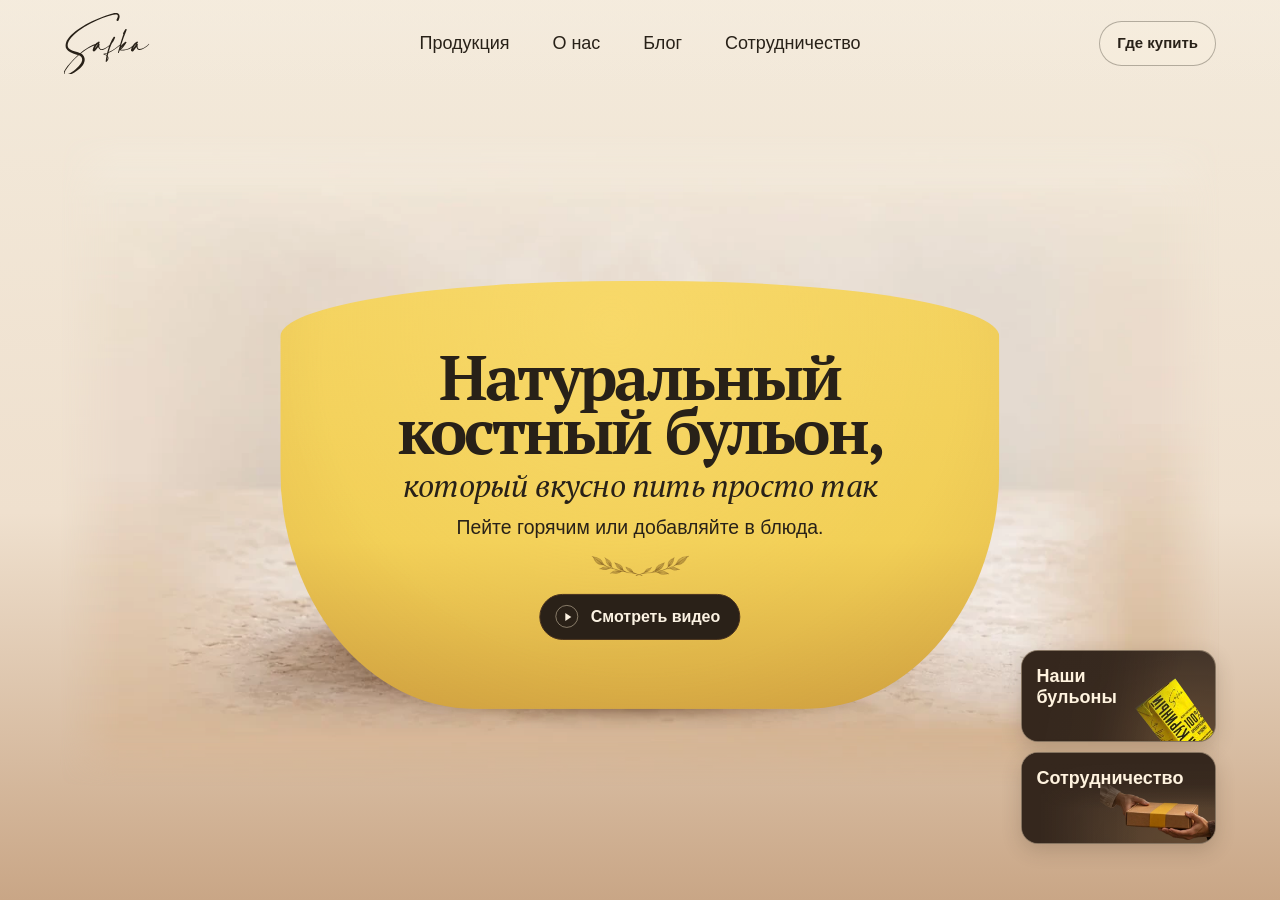
==== commit a0f2b9cb: "Compose the hero links around photographic subjects" ====
--- a/index.html
+++ b/index.html
@@ -9,7 +9,7 @@
   <link rel="preload" href="assets/hero/safka-serif-bold.woff2" as="font" type="font/woff2" crossorigin>
   <link rel="preload" href="assets/hero/safka-serif-italic.woff2" as="font" type="font/woff2" crossorigin>
   <link rel="stylesheet" href="assets/hero/fonts.css?v=3">
-  <link rel="stylesheet" href="assets/hero/hero.css?v=5">
+  <link rel="stylesheet" href="assets/hero/hero.css?v=6">
   <script src="assets/hero/hero.js?v=3" defer></script>
 </head>
 <body>
@@ -74,7 +74,7 @@
           <span>Наши бульоны</span>
         </a>
         <a class="hero-widget" href="https://safka.ru/contact/">
-          <img class="widget-art widget-case" src="assets/hero/partner-case.webp" alt="" width="360" height="232">
+          <img class="widget-art widget-partner" src="assets/hero/partner-handoff.webp" alt="" width="400" height="224">
           <span>Сотрудничество</span>
         </a>
       </nav>
--- a/assets/hero/hero.css
+++ b/assets/hero/hero.css
@@ -328,45 +328,71 @@
 }
 .hero-widget {
   position: relative;
+  isolation: isolate;
   display: flex;
-  align-items: end;
+  align-items: start;
   min-width: 0;
   min-height: 92px;
-  padding: 12px 14px;
+  padding: 15px 14px;
   overflow: hidden;
-  border: 1px solid #fff9ecac;
+  border: 1px solid #f4dfbf60;
   border-radius: 17px;
-  box-shadow: 0 6px 22px #5c392018;
-  background: linear-gradient(125deg, #fbefdbc9, #f4e0c7a6);
+  box-shadow: 0 6px 20px #38261a33;
+  color: #fff3df;
+  background: #35271de8;
   backdrop-filter: blur(10px);
   font-size: 18px;
   font-weight: 700;
   line-height: 1.15;
-  transition: transform .35s var(--ease), background .35s var(--ease), box-shadow .35s var(--ease);
+  transition: transform .35s var(--ease), box-shadow .35s var(--ease);
+}
+.hero-widget::before,
+.hero-widget::after {
+  position: absolute;
+  inset: 0;
+  content: "";
+  pointer-events: none;
+}
+.hero-widget::before {
+  z-index: -3;
+  background: radial-gradient(ellipse at 86% 97%, #bf8d534f, transparent 70%);
+  opacity: .8;
+  transition: opacity .4s var(--ease);
+}
+.hero-widget::after {
+  z-index: -1;
+  background: linear-gradient(101deg, #35271d 14%, #35271de0 42%, #35271d00 78%);
+}
+.hero-widget:has(.widget-partner)::after {
+  background:
+    linear-gradient(180deg, #35271d 8%, #35271dd8 35%, #35271d00 62%),
+    linear-gradient(90deg, #35271d 9%, #35271d66 34%, #35271d00 61%);
 }
 .hero-widget span { position: relative; }
 .widget-art {
   position: absolute;
+  z-index: -2;
   height: auto;
   object-fit: contain;
   pointer-events: none;
-  transform-origin: 70% 45%;
+  transform: rotate(var(--art-tilt, 0deg));
+  transform-origin: 70% 50%;
   transition: transform .45s var(--ease);
 }
 .widget-pack {
-  top: -25px;
-  right: -43px;
-  width: clamp(108px, 8.9vw, 134px);
+  --art-tilt: -8deg;
+  right: -13px;
+  bottom: -37px;
+  width: clamp(89px, 7.2vw, 116px);
   clip-path: polygon(2.4% 25%, 50% 2.1%, 97.6% 83%, 64% 98.4%, 50% 97%);
-  transform: rotate(4deg);
 }
 .widget-pack + span { max-width: calc(100% - 36px); }
-.widget-case {
-  top: 4px;
-  right: 7px;
-  width: clamp(66px, 5.25vw, 85px);
-}
-.hero-widget:focus-visible { background: #fbefdbef; }
+.widget-partner {
+  right: -13px;
+  bottom: -6px;
+  width: clamp(123px, 10vw, 157px);
+}
+.hero-widget:focus-visible::before { opacity: 1; }
 .film-controls {
   position: absolute;
   z-index: 3;
@@ -451,11 +477,10 @@
   .play-button:hover .play-icon { background: #ffcf7840; border-color: #fce1b8c4; }
   .hero-widget:hover {
     transform: translateY(-2px);
-    background: #fbefdbef;
-    box-shadow: 0 9px 26px #5c392024;
-  }
-  .hero-widget:hover .widget-art { transform: translateY(-1px) scale(1.06); }
-  .hero-widget:hover .widget-pack { transform: translateY(-1px) rotate(4deg) scale(1.06); }
+    box-shadow: 0 9px 24px #38261a45;
+  }
+  .hero-widget:hover::before { opacity: 1; }
+  .hero-widget:hover .widget-art { transform: translateY(-2px) rotate(var(--art-tilt, 0deg)) scale(1.04); }
   :is(.film-controls button, .dialog-close):hover { background: #fff9ef; }
 }
 @media (max-width: 1120px) {
@@ -483,9 +508,9 @@
   .play-icon { width: 18px; height: 18px; }
   .play-icon::before { border-left-width: 5px; border-block-width: 3px; }
   .hero-widgets { gap: 8px; }
-  .hero-widget { padding: 10px 10px 11px; font-size: clamp(12px, 4.05cqw, 15px); border-radius: 14px; }
-  .widget-pack { top: -22px; right: -40px; width: 105px; }
-  .widget-case { top: 6px; width: 72px; }
+  .hero-widget { padding: 12px 10px; font-size: clamp(12px, 4.05cqw, 15px); border-radius: 14px; }
+  .widget-pack { right: -3px; bottom: -25px; width: 85px; }
+  .widget-partner { right: -9px; bottom: -3px; width: 116px; }
   .header-buy, .mobile-menu summary { padding-inline: 12px; }
 }
 @media (max-width: 360px) {
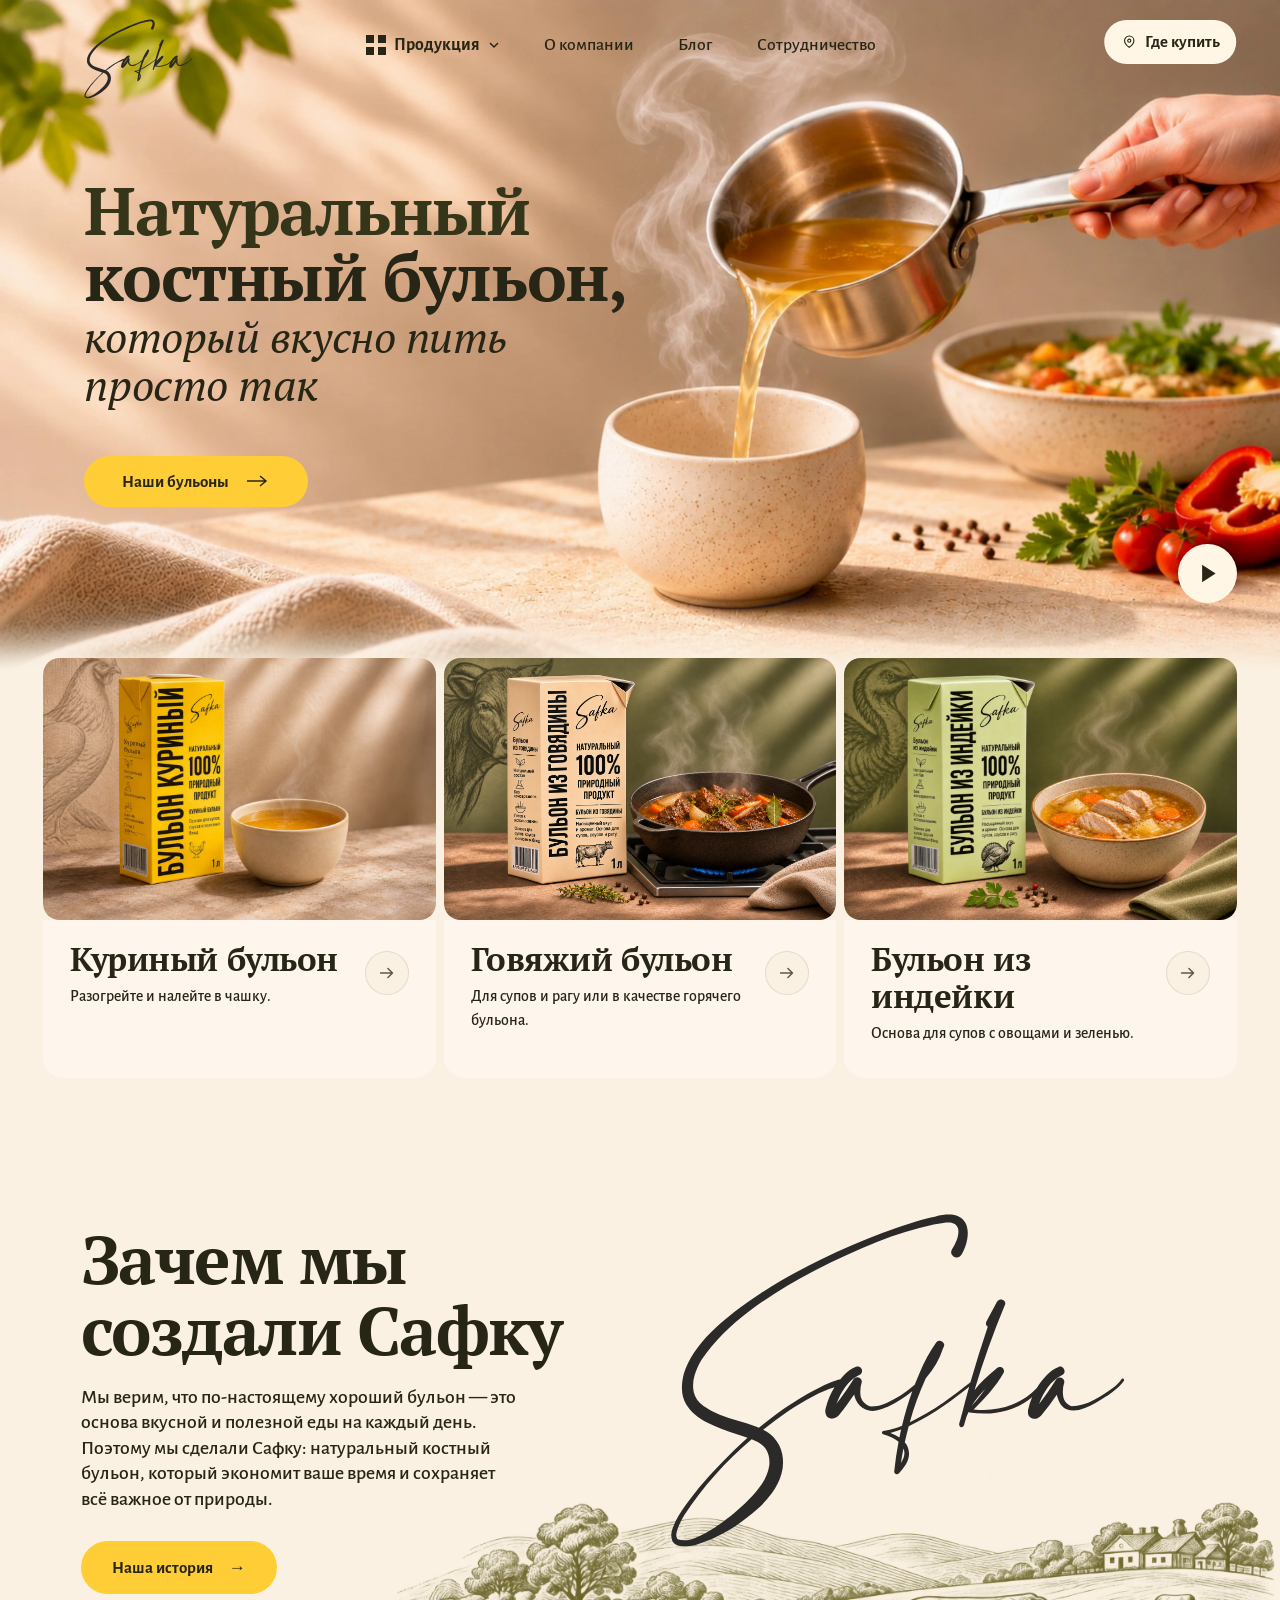
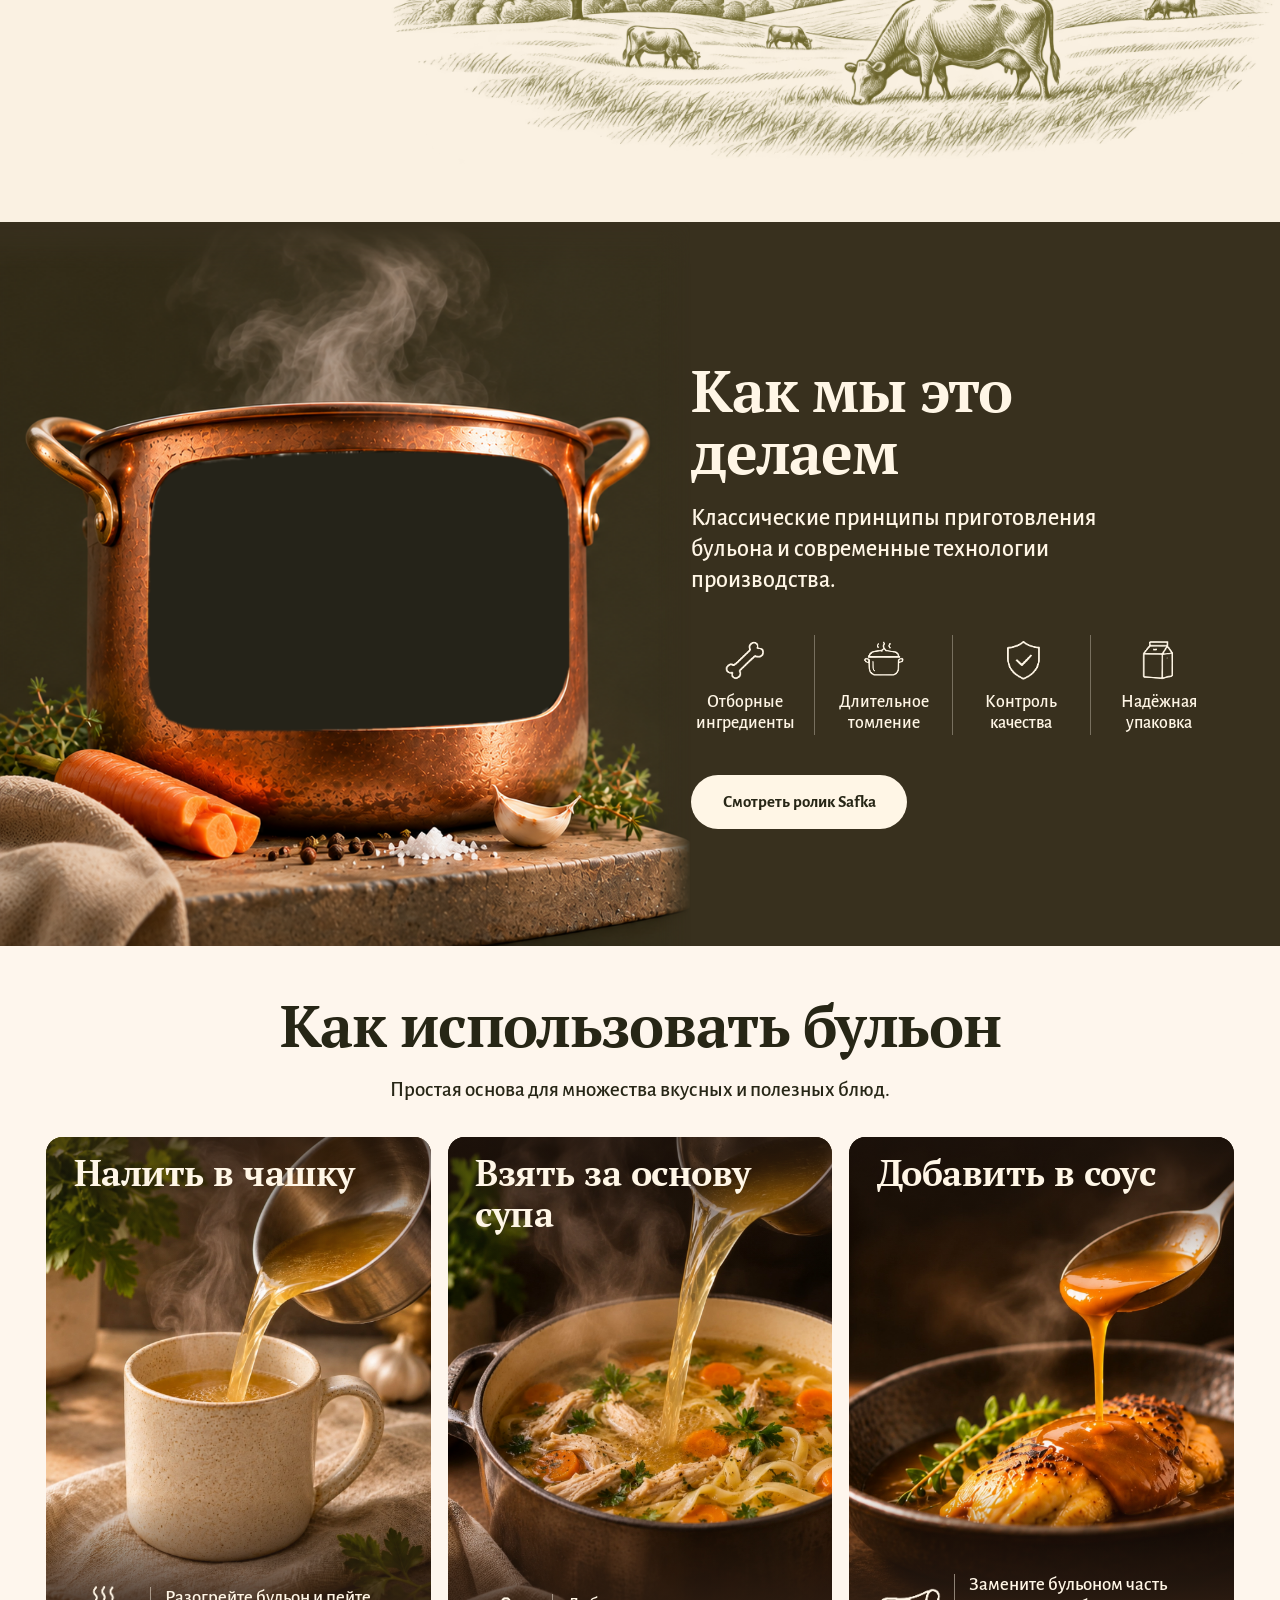
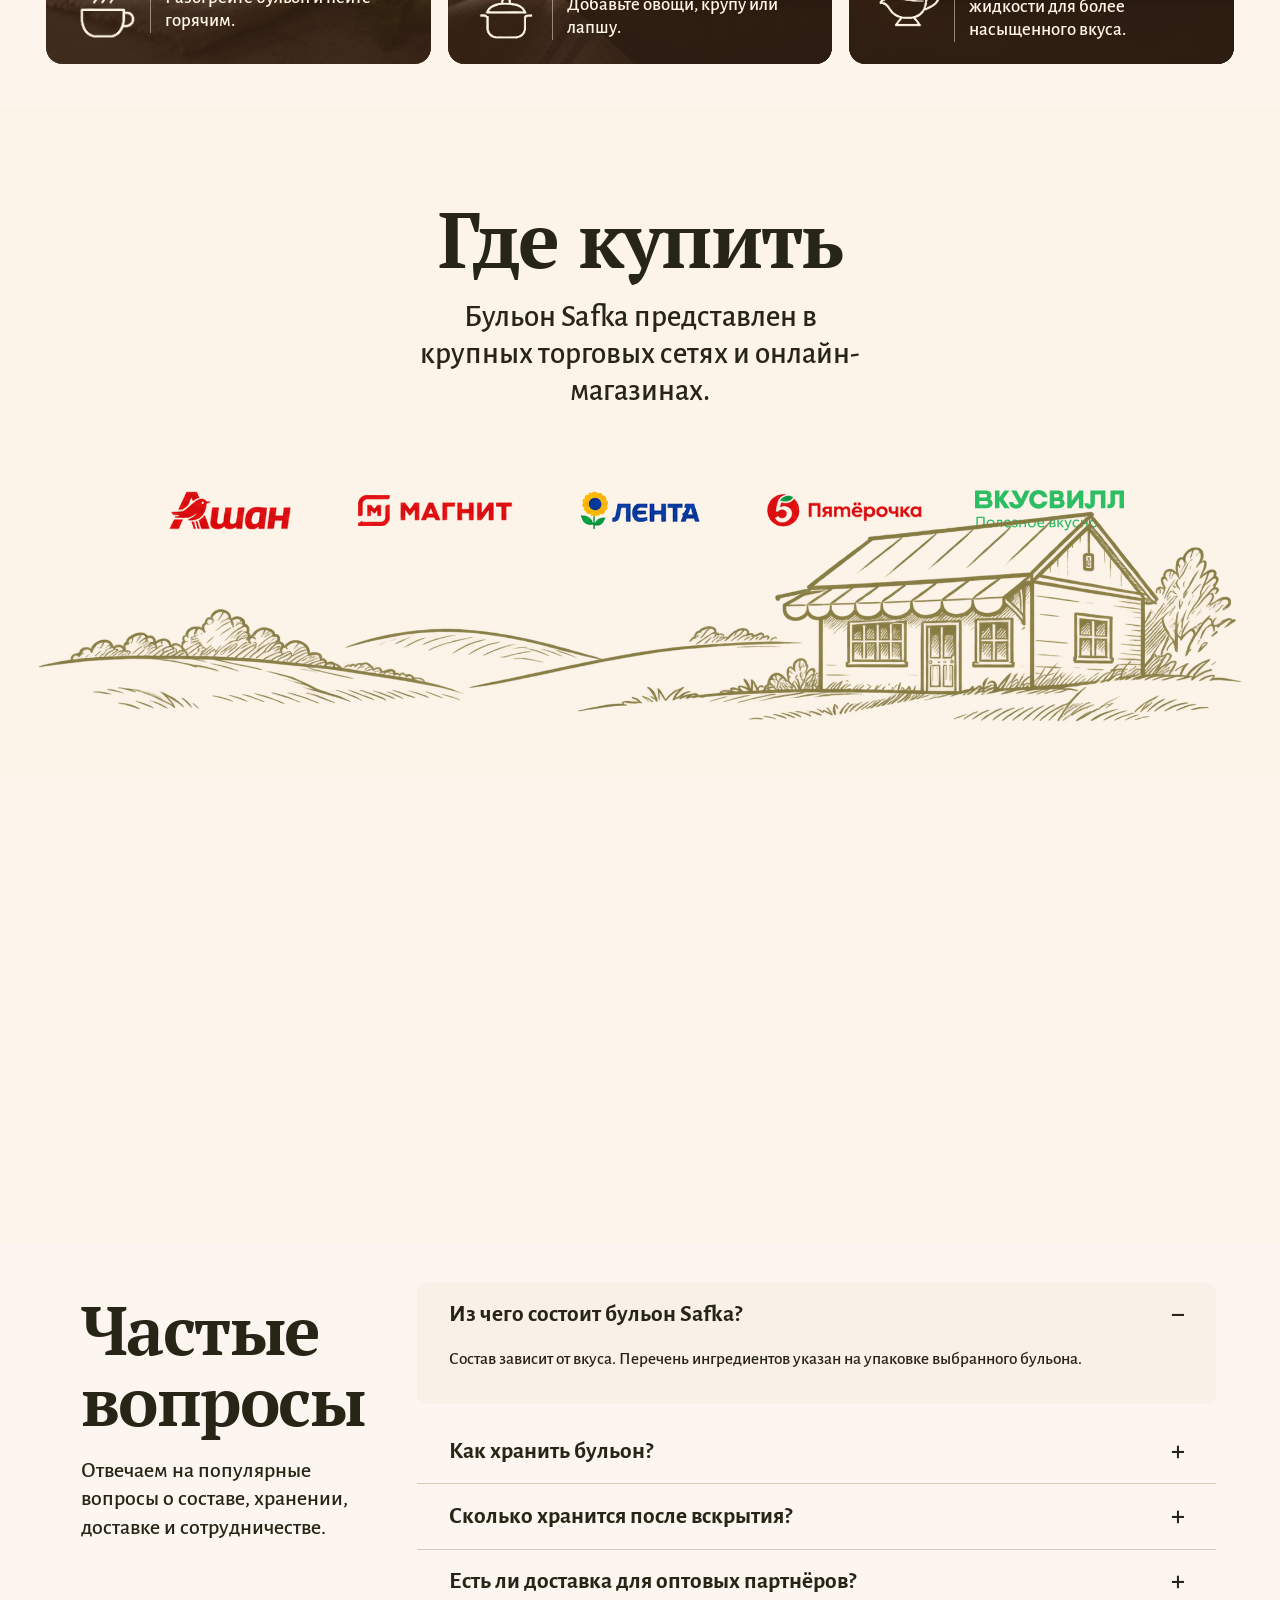
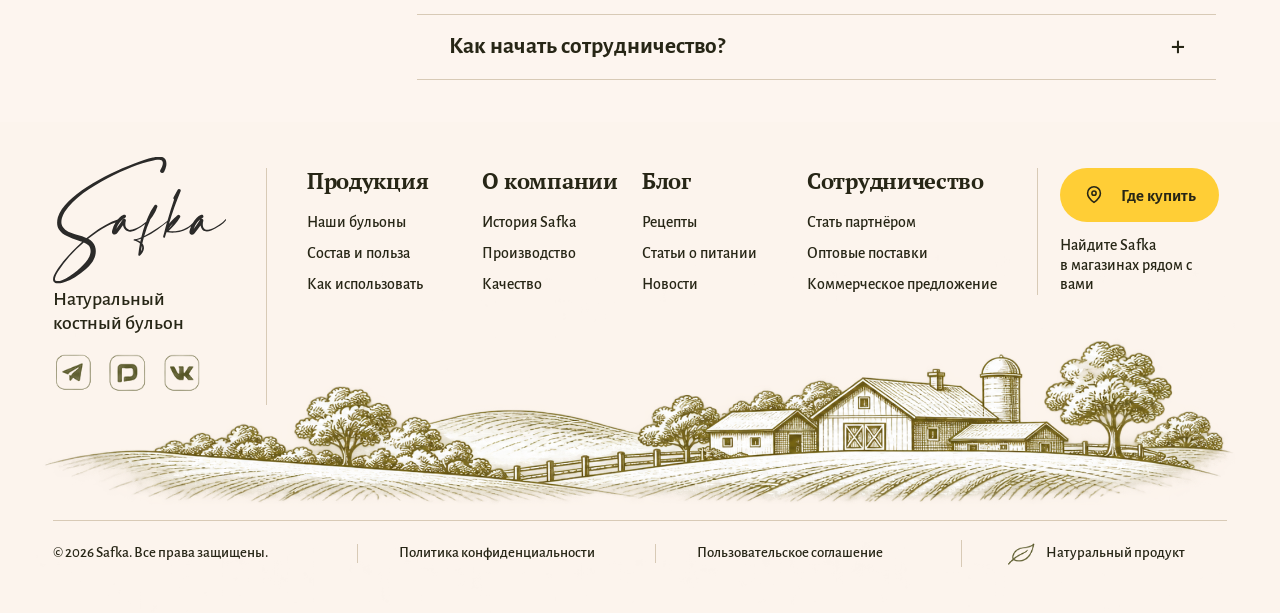
==== commit abf366c0: "Publish Safka v2.2 as the main GitHub Pages site" ====
--- a/index.html
+++ b/index.html
@@ -3,97 +3,343 @@
 <head>
   <meta charset="utf-8">
   <meta name="viewport" content="width=device-width, initial-scale=1">
-  <meta name="theme-color" content="#f4eadb">
   <title>Сафка — натуральный костный бульон</title>
-  <link rel="icon" href="assets/hero/logo.svg" type="image/svg+xml">
-  <link rel="preload" href="assets/hero/safka-serif-bold.woff2" as="font" type="font/woff2" crossorigin>
-  <link rel="preload" href="assets/hero/safka-serif-italic.woff2" as="font" type="font/woff2" crossorigin>
-  <link rel="stylesheet" href="assets/hero/fonts.css?v=3">
-  <link rel="stylesheet" href="assets/hero/hero.css?v=6">
-  <script src="assets/hero/hero.js?v=3" defer></script>
+  <link rel="preload" href="assets/fonts/safka-serif-bold.woff2" as="font" type="font/woff2" crossorigin>
+  <link rel="preload" href="assets/fonts/safka-serif-italic.woff2" as="font" type="font/woff2" crossorigin>
+  <link rel="preload" href="assets/fonts/alegreya-sans-500-cyrillic.woff2" as="font" type="font/woff2" crossorigin>
+  <link rel="preload" href="assets/fonts/alegreya-sans-500-latin.woff2" as="font" type="font/woff2" crossorigin>
+  <link rel="preload" href="assets/fonts/alegreya-sans-700-cyrillic.woff2" as="font" type="font/woff2" crossorigin>
+  <link rel="preload" href="assets/fonts/alegreya-sans-700-latin.woff2" as="font" type="font/woff2" crossorigin>
+  <link rel="stylesheet" href="foundation.css">
+  <link rel="stylesheet" href="hero.css">
+  <script src="hero.js" defer></script>
+  <link rel="stylesheet" href="flavors.css">
+  <script src="flavors.js" defer></script>
+  <link rel="stylesheet" href="sections.css">
+  <script src="sections.js" defer></script>
+  <script src="motion.js" defer blocking="render"></script>
 </head>
 <body>
-  <header class="site-header">
-    <a class="brand" href="./" aria-label="Сафка — главная"></a>
-
-    <nav class="desktop-nav" aria-label="Главное меню">
-      <a class="text-link" href="https://safka.ru/nashi-produkty/">Продукция</a>
-      <a class="text-link" href="https://safka.ru/our_mission/">О нас</a>
-      <a class="text-link" href="https://safka.ru/blog/">Блог</a>
-      <a class="text-link" href="https://safka.ru/contact/">Сотрудничество</a>
+  <header class="hero-header">
+    <a class="brand" href="#top" aria-label="Сафка — главная">
+      <img src="assets/hero/logo.svg" alt="" width="297" height="210">
+    </a>
+    <button class="button button-light menu-toggle" type="button" aria-label="Меню" aria-expanded="false" aria-controls="primary-nav" hidden>
+      <svg width="22" height="22" viewBox="0 0 24 24" aria-hidden="true" fill="none" stroke="currentColor" stroke-width="1.8"><path d="M4 6h16M4 12h16M4 18h16"/></svg>
+    </button>
+    <nav id="primary-nav" class="navigation" aria-label="Основная навигация">
+      <div class="catalog" id="catalog">
+        <button class="catalog-toggle" type="button" aria-expanded="false" aria-controls="catalog-items" hidden>
+          <svg width="20" height="20" viewBox="0 0 20 20" aria-hidden="true" fill="currentColor"><path d="M0 0h8v8H0zm12 0h8v8h-8zM0 12h8v8H0zm12 0h8v8h-8z"/></svg>
+          <span>Продукция</span>
+          <svg width="12" height="12" viewBox="0 0 12 12" aria-hidden="true" fill="none" stroke="currentColor" stroke-width="1.5"><path d="m2 4 4 4 4-4"/></svg>
+        </button>
+        <noscript><a href="#flavors">Продукция</a></noscript>
+        <div id="catalog-items" class="catalog-panel" hidden>
+          <p class="catalog-heading">Каталог</p>
+          <ul class="catalog-items">
+            <li>
+              <a class="catalog-card catalog-chicken" href="#chicken">
+                <span>Куриный бульон</span>
+                <svg class="catalog-pack" viewBox="224 47 322 633" aria-hidden="true">
+                  <defs><clipPath id="catalog-pack-chicken"><path d="M228 64 Q260 52 463 50 L540 59 541 641 325 675 229 641Z"/></clipPath></defs>
+                  <image href="assets/flavors/chicken_hover_poster.png" width="1176" height="784" clip-path="url(#catalog-pack-chicken)"/>
+                </svg>
+              </a>
+            </li>
+            <li>
+              <a class="catalog-card catalog-beef" href="#beef">
+                <span>Говяжий бульон</span>
+                <svg class="catalog-pack" viewBox="246 64 503 822" aria-hidden="true">
+                  <defs><clipPath id="catalog-pack-beef"><path d="M249 82 Q298 74 584 67 Q651 66 729 88 Q751 94 745 106 L714 165 715 840 380 883 250 846Z"/></clipPath></defs>
+                  <image href="assets/flavors/beef_hover_poster.png" width="1536" height="1024" clip-path="url(#catalog-pack-beef)"/>
+                </svg>
+              </a>
+            </li>
+            <li>
+              <a class="catalog-card catalog-turkey" href="#turkey">
+                <span>Бульон из индейки</span>
+                <svg class="catalog-pack" viewBox="188 49 389 630" aria-hidden="true">
+                  <defs><clipPath id="catalog-pack-turkey"><path d="M192 65 Q280 52 479 52 Q543 55 572 69 Q575 73 571 83 L545 131 542 643 270 675 193 649Z"/></clipPath></defs>
+                  <image href="assets/flavors/turkey_hover_poster.png" width="1176" height="784" clip-path="url(#catalog-pack-turkey)"/>
+                </svg>
+              </a>
+            </li>
+          </ul>
+        </div>
+      </div>
+      <a class="nav-link" href="https://safka.ru/our_mission/">О компании</a>
+      <a class="nav-link" href="https://safka.ru/blog/">Блог</a>
+      <a class="nav-link" href="https://safka.ru/contact/">Сотрудничество</a>
     </nav>
-
-    <div class="header-actions">
-      <a class="header-buy" href="https://safka.ru/contact/" data-availability>Где купить</a>
-      <details class="mobile-menu">
-        <summary>Меню</summary>
-        <nav aria-label="Главное меню на телефоне">
-          <a href="https://safka.ru/nashi-produkty/">Продукция</a>
-          <a href="https://safka.ru/our_mission/">О нас</a>
-          <a href="https://safka.ru/blog/">Блог</a>
-          <a href="https://safka.ru/contact/">Сотрудничество</a>
-        </nav>
-      </details>
+    <a class="button button-light buy-link" href="#buy">
+      <svg width="16" height="16" viewBox="0 0 24 24" aria-hidden="true" fill="none" stroke="currentColor" stroke-width="1.7"><path d="M19 10c0 5-7 10-7 10S5 15 5 10a7 7 0 1 1 14 0Z"/><circle cx="12" cy="10" r="2.3"/></svg>
+      Где купить
+    </a>
+  </header>
+  <main id="top">
+    <section class="hero" aria-labelledby="hero-title">
+      <div class="hero-media">
+        <video id="hero-video" aria-hidden="true" muted loop playsinline preload="none"
+          poster="assets/hero/hero_background_poster.png"
+          src="assets/hero/hero_background_video.mp4"></video>
+      </div>
+      <div class="hero-copy">
+        <h1 id="hero-title" class="heading-hero">
+          <span class="hero-heading-accent">Натуральный</span>
+          <span>костный бульон,</span>
+          <em class="heading-hero-italic"><span>который вкусно пить</span> <span>просто так</span></em>
+        </h1>
+        <a class="button button-primary hero-cta" href="#flavors">
+          Наши бульоны
+          <svg width="25" height="20" viewBox="0 0 25 20" aria-hidden="true" fill="none" stroke="currentColor" stroke-width="1.5"><path d="M2 10h19m-6-5 6 5-6 5"/></svg>
+        </a>
+      </div>
+      <button class="button button-light video-toggle" type="button" aria-controls="hero-video" aria-label="Воспроизвести видео" hidden>
+        <svg width="20" height="20" viewBox="0 0 20 20" aria-hidden="true" fill="currentColor">
+          <path class="play-icon" d="M6 3.5 16 10 6 16.5Z"/>
+          <path class="pause-icon" d="M5 4h3.5v12H5zm6.5 0H15v12h-3.5z"/>
+        </svg>
+      </button>
+    </section>
+
+    <section id="flavors" class="flavor-peek" aria-labelledby="flavors-title">
+      <h2 id="flavors-title" class="flavor-section-title heading-section">Наши бульоны</h2>
+      <article class="flavor-card" id="chicken" aria-labelledby="chicken-title" tabindex="-1">
+        <div class="flavor-media" role="group" aria-labelledby="chicken-title">
+          <img src="assets/flavors/chicken_hover_poster.png" width="1176" height="784" alt="">
+          <video id="chicken-video" src="assets/flavors/chicken_hover_video.mp4" muted playsinline preload="none" aria-hidden="true"></video>
+        </div>
+        <div class="flavor-caption">
+          <h3 id="chicken-title" class="heading-card-caption">Куриный бульон</h3>
+          <p>Разогрейте и налейте в чашку.</p>
+          <button class="flavor-arrow" type="button" disabled aria-label="Подробнее о вкусе" aria-describedby="chicken-title">
+            <svg width="22" height="22" viewBox="0 0 24 24" fill="none" stroke="currentColor" stroke-width="1.6" stroke-linecap="round" stroke-linejoin="round" aria-hidden="true">
+              <path d="M5 12h13m-5-5 5 5-5 5"/>
+            </svg>
+          </button>
+        </div>
+      </article>
+      <article class="flavor-card" id="beef" aria-labelledby="beef-title" tabindex="-1">
+        <div class="flavor-media" role="group" aria-labelledby="beef-title">
+          <img src="assets/flavors/beef_hover_poster.png" width="1536" height="1024" alt="">
+          <video id="beef-video" src="assets/flavors/beef_hover_video.mp4" muted playsinline preload="none" aria-hidden="true"></video>
+        </div>
+        <div class="flavor-caption">
+          <h3 id="beef-title" class="heading-card-caption">Говяжий бульон</h3>
+          <p>Для супов и рагу или в качестве горячего бульона.</p>
+          <button class="flavor-arrow" type="button" disabled aria-label="Подробнее о вкусе" aria-describedby="beef-title">
+            <svg width="22" height="22" viewBox="0 0 24 24" fill="none" stroke="currentColor" stroke-width="1.6" stroke-linecap="round" stroke-linejoin="round" aria-hidden="true">
+              <path d="M5 12h13m-5-5 5 5-5 5"/>
+            </svg>
+          </button>
+        </div>
+      </article>
+      <article class="flavor-card" id="turkey" aria-labelledby="turkey-title" tabindex="-1">
+        <div class="flavor-media" role="group" aria-labelledby="turkey-title">
+          <img src="assets/flavors/turkey_hover_poster.png" width="1176" height="784" alt="">
+          <video id="turkey-video" src="assets/flavors/turkey_hover_video.mp4" muted playsinline preload="none" aria-hidden="true"></video>
+        </div>
+        <div class="flavor-caption">
+          <h3 id="turkey-title" class="heading-card-caption">Бульон из индейки</h3>
+          <p>Основа для супов с овощами и зеленью.</p>
+          <button class="flavor-arrow" type="button" disabled aria-label="Подробнее о вкусе" aria-describedby="turkey-title">
+            <svg width="22" height="22" viewBox="0 0 24 24" fill="none" stroke="currentColor" stroke-width="1.6" stroke-linecap="round" stroke-linejoin="round" aria-hidden="true">
+              <path d="M5 12h13m-5-5 5 5-5 5"/>
+            </svg>
+          </button>
+        </div>
+      </article>
+    </section>
+
+
+    <section id="company" class="batch-section story" aria-labelledby="story-title">
+      <div class="story-copy">
+        <h2 id="story-title" class="heading-feature">Зачем мы<br>создали Сафку</h2>
+        <p class="batch-lead">Мы верим, что по-настоящему хороший бульон — это основа вкусной и полезной еды на каждый день. Поэтому мы сделали Сафку: натуральный костный бульон, который экономит ваше время и сохраняет всё важное от природы.</p>
+        <a class="button button-primary batch-cta" href="https://safka.ru/our_mission/">Наша история <span aria-hidden="true">→</span></a>
+      </div>
+      <div class="story-mark signature" aria-hidden="true"><img src="assets/hero/logo.svg" alt=""></div>
+      <img class="story-engraving" src="assets/engraving/pasture_story_engraving.png" width="2172" height="724" alt="">
+    </section>
+
+    <section id="production" class="batch-section production" aria-labelledby="production-title">
+      <div class="production-visual">
+        <img class="production-shell" src="assets/approved-details/production-shell.png" width="900" height="942" alt="Медная кастрюля">
+        <svg class="production-mask" width="0" height="0" aria-hidden="true">
+          <defs>
+            <clipPath id="production-window" clipPathUnits="objectBoundingBox">
+              <path d="M.009 .32 Q.007 .088 .13 .052 C.26 -.003 .69 -.008 .864 .025 Q.992 .043 .996 .302 L.996 .749 Q.994 .902 .932 .936 C.832 .991 .307 1.005 .105 .981 Q.003 .957 .006 .815 Z"/>
+            </clipPath>
+          </defs>
+        </svg>
+        <video class="story-film" id="story-film" src="assets/production/food-film.mp4"
+          poster="assets/production/first-frame.webp" preload="none" muted loop playsinline aria-hidden="true"></video>
+      </div>
+      <div class="production-copy">
+        <h2 id="production-title" class="heading-media-side">Как мы это делаем</h2>
+        <p class="batch-lead">Классические принципы приготовления бульона и современные технологии производства.</p>
+        <ul class="production-steps">
+          <li><img src="assets/approved-details/ingredients.png" alt="">Отборные<br>ингредиенты</li>
+          <li><img src="assets/approved-details/simmer.png" alt="">Длительное<br>томление</li>
+          <li><img src="assets/approved-details/quality.png" alt="">Контроль<br>качества</li>
+          <li><img src="assets/approved-details/carton.png" alt="">Надёжная<br>упаковка</li>
+        </ul>
+        <button type="button" class="button button-light batch-cta production-action" aria-controls="story-film">Смотреть ролик Safka</button>
+      </div>
+    </section>
+
+    <section id="uses" class="batch-section uses" aria-labelledby="uses-title">
+      <h2 id="uses-title" class="heading-section">Как использовать бульон</h2>
+      <p class="uses-lead">Простая основа для множества вкусных и полезных блюд.</p>
+      <div class="uses-grid">
+        <article class="use-card" aria-labelledby="use-cup-title">
+          <img class="use-poster" src="assets/uses/cup_hover_poster.png" alt="" width="1244" height="1660">
+          <video class="use-video" src="assets/uses/cup_hover_video.mp4" preload="none" muted playsinline aria-hidden="true"></video>
+          <h3 id="use-cup-title" class="heading-card-overlay">Налить в чашку</h3>
+          <div class="use-info"><img src="assets/approved-details/cup.png" alt=""><p>Разогрейте бульон и пейте горячим.</p></div>
+        </article>
+        <article class="use-card" aria-labelledby="use-soup-title">
+          <img class="use-poster" src="assets/uses/soup_hover_poster.png" alt="" width="1244" height="1660">
+          <video class="use-video" src="assets/uses/soup_hover_video.mp4" preload="none" muted playsinline aria-hidden="true"></video>
+          <h3 id="use-soup-title" class="heading-card-overlay">Взять за основу<br>супа</h3>
+          <div class="use-info"><img src="assets/approved-details/soup.png" alt=""><p>Добавьте овощи, крупу или лапшу.</p></div>
+        </article>
+        <article class="use-card" aria-labelledby="use-sauce-title">
+          <img class="use-poster" src="assets/uses/sauce_hover_poster.png" alt="" width="1244" height="1660">
+          <video class="use-video" src="assets/uses/sauce_hover_video.mp4" preload="none" muted playsinline aria-hidden="true"></video>
+          <h3 id="use-sauce-title" class="heading-card-overlay">Добавить в соус</h3>
+          <div class="use-info"><img src="assets/approved-details/sauce.png" alt=""><p>Замените бульоном часть жидкости для более насыщенного вкуса.</p></div>
+        </article>
+      </div>
+    </section>
+
+    <section id="buy" class="batch-section retail" aria-labelledby="retail-title">
+      <h2 id="retail-title" class="heading-display-center">Где купить</h2>
+      <p class="retail-lead">Бульон Safka представлен в крупных торговых сетях и онлайн-магазинах.</p>
+      <div class="retail-window" role="region" aria-label="Логотипы сетей, группы компаний и маркетплейсов">
+        <div class="retail-track">
+          <ul class="retail-list">
+            <li><img src="assets/retail/auchan_reference_normalized.png" alt="Ашан" width="300" height="110"></li>
+            <li><img src="assets/retail/magnit_reference_normalized.png" alt="Магнит" width="300" height="110"></li>
+            <li><img src="assets/retail/lenta_reference_normalized.png" alt="Лента" width="300" height="110"></li>
+            <li><img src="assets/retail/pyaterochka_reference_normalized.png" alt="Пятёрочка" width="300" height="110"></li>
+            <li class="retail-added"><img src="assets/retail/vkusvill.svg" alt="ВкусВилл, торговая сеть"></li>
+            <li class="retail-added"><img src="assets/retail/x5.svg" alt="X5 Group, группа компаний"></li>
+            <li class="retail-added"><img src="assets/retail/yandex-market.svg" alt="Яндекс Маркет, маркетплейс"></li>
+            <li class="retail-added"><img src="assets/retail/wildberries.svg" alt="Wildberries, маркетплейс"></li>
+            <li class="retail-added"><img src="assets/retail/ozon.svg" alt="Ozon, маркетплейс"></li>
+          </ul>
+        </div>
+        <button class="retail-pause" type="button" aria-pressed="false" hidden>Пауза прокрутки</button>
+      </div>
+      <img class="retail-engraving" src="assets/engraving/retail_shop_engraving.png" width="2172" height="724" alt="">
+    </section>
+
+    <section id="partnership" class="batch-section partnership" aria-labelledby="partner-title">
+      <div class="partner-copy">
+        <h2 id="partner-title" class="heading-feature">Давайте<br>сотрудничать</h2>
+        <p class="batch-lead">Станьте партнёром Safka — добавьте в ассортимент натуральный костный бульон.</p>
+      </div>
+      <form class="partner-fields" aria-labelledby="partner-title">
+        <div class="partner-field">
+          <label class="batch-visually-hidden" for="partner-company">Название компании</label>
+          <input id="partner-company" name="company" autocomplete="organization" placeholder="Название компании *" aria-describedby="partner-company-error" required>
+          <span id="partner-company-error" class="batch-visually-hidden" aria-live="polite" hidden></span>
+        </div>
+        <div class="partner-field">
+          <label class="batch-visually-hidden" for="partner-name">Контактное лицо</label>
+          <input id="partner-name" name="name" autocomplete="name" placeholder="Контактное лицо *" aria-describedby="partner-name-error" required>
+          <span id="partner-name-error" class="batch-visually-hidden" aria-live="polite" hidden></span>
+        </div>
+        <div class="partner-field">
+          <label class="batch-visually-hidden" for="partner-contact">Телефон или e-mail</label>
+          <input id="partner-contact" name="contact" autocomplete="off" placeholder="Телефон или e-mail *" aria-describedby="partner-contact-error" required>
+          <span id="partner-contact-error" class="batch-visually-hidden" aria-live="polite" hidden></span>
+        </div>
+        <div class="partner-field">
+          <label class="batch-visually-hidden" for="partner-message">Ваш запрос</label>
+          <textarea id="partner-message" name="message" placeholder="Ваш запрос" rows="3"></textarea>
+        </div>
+        <button class="button button-primary batch-cta" type="submit" disabled aria-label="Отправить заявку, отправка пока недоступна">Отправить заявку</button>
+        <p class="partner-feedback" aria-hidden="true" hidden></p>
+      </form>
+    </section>
+
+    <section id="faq" class="batch-section questions" aria-labelledby="faq-title">
+      <div class="questions-copy">
+        <h2 id="faq-title" class="heading-feature">Частые<br>вопросы</h2>
+        <p class="batch-lead">Отвечаем на популярные вопросы о составе, хранении, доставке и сотрудничестве.</p>
+      </div>
+      <div class="questions-list">
+        <details name="safka-faq" open>
+          <summary aria-controls="faq-answer-ingredients">Из чего состоит бульон Safka?</summary>
+          <p id="faq-answer-ingredients">Состав зависит от вкуса. Перечень ингредиентов указан на упаковке выбранного бульона.</p>
+        </details>
+        <details name="safka-faq">
+          <summary aria-controls="faq-answer-storage">Как хранить бульон?</summary>
+          <p id="faq-answer-storage">Условия хранения закрытой упаковки указаны на ней.</p>
+        </details>
+        <details name="safka-faq">
+          <summary aria-controls="faq-answer-opened">Сколько хранится после вскрытия?</summary>
+          <p id="faq-answer-opened">Срок хранения после вскрытия смотрите на упаковке выбранного бульона.</p>
+        </details>
+        <details name="safka-faq">
+          <summary aria-controls="faq-answer-delivery">Есть ли доставка для оптовых партнёров?</summary>
+          <p id="faq-answer-delivery">Условия поставок можно уточнить <a href="https://safka.ru/contact/">у команды Safka</a>.</p>
+        </details>
+        <details name="safka-faq">
+          <summary aria-controls="faq-answer-partnership">Как начать сотрудничество?</summary>
+          <p id="faq-answer-partnership">Свяжитесь с командой Safka через <a href="https://safka.ru/contact/">страницу контактов</a>.</p>
+        </details>
+      </div>
+    </section>
+  </main>
+
+  <footer class="batch-section site-footer">
+    <div class="footer-top">
+      <div class="footer-brand">
+        <a class="signature footer-mark" href="#top" aria-label="Сафка — главная"><img src="assets/hero/logo.svg" alt=""></a>
+        <p>Натуральный<br>костный бульон</p>
+        <ul class="footer-social" aria-label="Социальные сети">
+          <li><span role="link" aria-disabled="true" aria-label="Telegram"><img src="assets/approved-details/telegram.png" alt=""></span></li>
+          <li><span role="link" aria-disabled="true" aria-label="MAX"><img src="assets/approved-details/max.png" alt=""></span></li>
+          <li><span role="link" aria-disabled="true" aria-label="VK"><img src="assets/approved-details/vk.png" alt=""></span></li>
+        </ul>
+      </div>
+      <nav class="footer-nav" aria-label="Разделы сайта">
+        <div>
+          <h2 class="heading-nav-group">Продукция</h2>
+          <ul><li><a href="#flavors">Наши бульоны</a></li><li><a href="#faq">Состав и польза</a></li><li><a href="#uses">Как использовать</a></li></ul>
+        </div>
+        <div>
+          <h2 class="heading-nav-group">О компании</h2>
+          <ul><li><a href="#company">История Safka</a></li><li><a href="#production">Производство</a></li><li><a href="#production">Качество</a></li></ul>
+        </div>
+        <div>
+          <h2 class="heading-nav-group"><a href="https://safka.ru/blog/">Блог</a></h2>
+          <ul><li>Рецепты</li><li>Статьи о питании</li><li>Новости</li></ul>
+        </div>
+        <div>
+          <h2 class="heading-nav-group">Сотрудничество</h2>
+          <ul><li><a href="#partnership">Стать партнёром</a></li><li><a href="https://safka.ru/contact/">Оптовые поставки</a></li><li><a href="https://safka.ru/contact/">Коммерческое предложение</a></li></ul>
+        </div>
+      </nav>
+      <div class="footer-buy">
+        <a class="button button-primary batch-cta" href="#buy">
+          <svg width="22" height="22" viewBox="0 0 24 24" aria-hidden="true" fill="none" stroke="currentColor" stroke-width="1.7"><path d="M19 10c0 5-7 10-7 10S5 15 5 10a7 7 0 1 1 14 0Z"/><circle cx="12" cy="10" r="2.3"/></svg>
+          Где купить
+        </a>
+        <p>Найдите Safka<br>в магазинах рядом с вами</p>
+      </div>
     </div>
-  </header>
-
-  <main class="hero" id="hero" aria-labelledby="hero-title">
-    <div class="hero-stage">
-      <div class="media" aria-hidden="true">
-        <img src="assets/hero/first-frame.webp" alt="" width="1280" height="720" fetchpriority="high" class="poster">
-      </div>
-      <video class="film" id="hero-film" width="1280" height="720" playsinline muted preload="metadata"
-        src="assets/hero/food-film.mp4" aria-hidden="true"></video>
-
-      <div class="cover">
-        <div class="cup" aria-hidden="true"></div>
-        <div class="cover-content">
-          <h1 id="hero-title">
-            <span>Натуральный<br>костный бульон,</span>
-            <em>который вкусно пить просто так</em>
-          </h1>
-          <p class="hero-lead">Пейте горячим или добавляйте в блюда.</p>
-          <img class="laurel" src="assets/hero/laurel.webp" alt="" width="648" height="216">
-
-          <button class="play-button" type="button" aria-controls="hero-film" hidden>
-            <span class="play-icon" aria-hidden="true"></span>
-            <span>Смотреть видео</span>
-          </button>
-          <noscript>
-            <a class="play-button" href="assets/hero/food-film.mp4">
-              <span class="play-icon" aria-hidden="true"></span>
-              <span>Смотреть видео</span>
-            </a>
-          </noscript>
-        </div>
-      </div>
-
-      <nav class="hero-widgets" aria-label="Продукция и сотрудничество">
-        <a class="hero-widget" href="https://safka.ru/nashi-produkty/">
-          <img class="widget-art widget-pack" src="assets/hero/broth-pack.webp" alt="" width="164" height="188">
-          <span>Наши бульоны</span>
-        </a>
-        <a class="hero-widget" href="https://safka.ru/contact/">
-          <img class="widget-art widget-partner" src="assets/hero/partner-handoff.webp" alt="" width="400" height="224">
-          <span>Сотрудничество</span>
-        </a>
-      </nav>
-
-      <div class="film-controls" hidden>
-        <button class="film-pause" type="button">Пауза</button>
-        <button class="film-return" type="button">Вернуть обложку</button>
-      </div>
+    <img class="footer-engraving" src="assets/engraving/footer_farm_engraving.png" alt="" width="2172" height="724">
+    <div class="footer-bottom">
+      <p>© 2026 Safka. Все права защищены.</p>
+      <span role="link" aria-disabled="true">Политика конфиденциальности</span>
+      <span role="link" aria-disabled="true">Пользовательское соглашение</span>
+      <p class="footer-natural"><img src="assets/approved-details/leaf.png" alt="">Натуральный продукт</p>
     </div>
-    <p class="film-notice" role="status" hidden></p>
-  </main>
-
-  <dialog class="availability" aria-labelledby="availability-title">
-    <form method="dialog">
-      <button class="dialog-close" aria-label="Закрыть" value="close">×</button>
-    </form>
-    <h2 id="availability-title">Где купить</h2>
-    <p>Уточните, где есть бульон «Сафка» в вашем городе.</p>
-    <a class="text-link" href="https://safka.ru/contact/">Контакты «Сафки»</a>
-  </dialog>
+  </footer>
 </body>
 </html>
--- a/hero.css
+++ b/hero.css
@@ -0,0 +1,338 @@
+html { scroll-padding-block-start: calc(var(--sticky-top) + var(--sticky-height)); }
+
+:root {
+  --safka-header-size: 75px;
+  --sticky-top: 8px;
+  --sticky-height: 59px;
+}
+
+.hero {
+  --hero-surface: #f5e5cf;
+  position: relative;
+  isolation: isolate;
+  display: grid;
+  grid-template-areas: "header" "copy" "media";
+  grid-template-rows: var(--safka-header-size) auto 1fr;
+  min-block-size: min(760px, 88svh);
+  background: var(--hero-surface);
+}
+
+.hero-media {
+  position: relative;
+  grid-area: media;
+  min-block-size: clamp(310px, 67vw, 460px);
+  background: var(--hero-surface) url("assets/hero/hero_background_poster.png") 67% 50% / cover no-repeat;
+}
+
+.hero-media video { position: absolute; inset: 0; inline-size: 100%; block-size: 100%; object-fit: cover; object-position: 67% 50%; }
+.hero-media::after { position: absolute; inset: 0; content: ""; pointer-events: none; background: linear-gradient(var(--hero-surface), transparent 18%); }
+.video-toggle {
+  position: absolute;
+  z-index: 1;
+  inset: auto var(--page-gutter) var(--space-6) auto;
+  inline-size: clamp(46px, 4.6vw, 76px);
+  aspect-ratio: 1;
+  padding: 0;
+}
+.video-toggle .pause-icon, .video-toggle[data-playing] .play-icon { display: none; }
+.video-toggle[data-playing] .pause-icon { display: inline; }
+
+.hero-header {
+  position: sticky;
+  z-index: 20;
+  inset-block-start: 0;
+  block-size: var(--safka-header-size);
+  margin-block-end: calc(-1 * var(--safka-header-size));
+  display: flex;
+  align-items: center;
+  justify-content: space-between;
+  gap: var(--space-2);
+  padding-inline: var(--page-gutter);
+  pointer-events: none;
+}
+
+.hero-header :is(.brand, .navigation, .menu-toggle, .buy-link) { pointer-events: auto; }
+
+.hero-header::before {
+  content: "";
+  position: absolute;
+  z-index: -1;
+  inset: var(--sticky-top) max(8px, 3vw) auto;
+  block-size: var(--sticky-height);
+  border: 1px solid var(--divider);
+  border-radius: var(--radius-large);
+  background: var(--surface-soft);
+  box-shadow: 0 3px 14px #382b1a0b;
+  opacity: 0;
+}
+
+.hero-header[data-scrolled]::before { opacity: 1; }
+.hero-header[data-scrolled] .brand { transform: scale(.78); }
+
+.brand {
+  position: relative;
+  flex: none;
+  overflow: hidden;
+  inline-size: var(--header-logo-width, clamp(79px, 8.4vw, 164px));
+  aspect-ratio: 1.32;
+  transform-origin: left center;
+}
+.brand img { position: absolute; inset: -10.3% auto auto -49.7%; inline-size: 201%; max-inline-size: none; block-size: auto; }
+
+.navigation {
+  position: absolute;
+  inset: 100% var(--page-gutter) auto;
+  display: grid;
+  align-content: start;
+  padding: var(--space-3);
+  max-block-size: min(72svh, 480px);
+  overflow: auto;
+  background: var(--surface-soft);
+  border-radius: var(--radius-large);
+  border: 1px solid var(--divider);
+  box-shadow: 0 9px 28px #382b1a16;
+  font: 500 var(--navigation-size)/1.25 var(--font-sans);
+}
+.catalog { position: relative; }
+.catalog-toggle,
+.nav-link {
+  display: flex;
+  align-items: center;
+  gap: var(--space-2);
+  min-block-size: var(--control-min);
+  padding: 0 var(--space-3);
+  border: 0;
+  background: transparent;
+  text-decoration: none;
+}
+.catalog-toggle { font-weight: 700; inline-size: 100%; }
+.catalog-toggle svg:last-child { margin-inline-start: auto; }
+.catalog-toggle[aria-expanded="true"] svg:last-child { transform: rotate(180deg); }
+.nav-link:hover { text-decoration: underline; text-underline-offset: .2em; }
+.menu-toggle { order: 3; padding: 0; inline-size: var(--control-min); }
+.buy-link { margin-inline-start: auto; padding-inline: clamp(8px, 1.3vw, 22px); }
+.buy-link:hover { box-shadow: inset 0 0 0 1px var(--accent-active); }
+
+@media (prefers-reduced-motion: no-preference) {
+  .hero-header::before { transition: opacity 240ms ease; }
+  .hero-header :is(.brand, .buy-link, .nav-link, .catalog-toggle) {
+    transition: transform 240ms ease, translate 240ms ease, background-color 180ms ease, box-shadow 180ms ease;
+  }
+}
+
+.hero-copy {
+  grid-area: copy;
+  position: relative;
+  z-index: 2;
+  padding: var(--space-6) var(--page-gutter);
+}
+.hero-heading-accent { color: var(--ink-olive); }
+.hero-copy h1 > span, .heading-hero-italic, .heading-hero-italic span { display: block; }
+.heading-hero-italic { margin-block-start: var(--space-3); }
+.hero-cta {
+  margin-block-start: var(--space-5);
+  gap: var(--space-4);
+}
+.flavor-peek {
+  display: grid;
+  grid-template-columns: minmax(0, 1fr);
+  gap: var(--space-3);
+  padding: var(--space-3) var(--page-gutter) var(--space-6);
+  scroll-margin-block-start: var(--space-3);
+}
+@media (min-width: 768px) {
+  .hero { min-block-size: min(780px, 85svh); }
+  .hero-copy { padding-block: var(--space-8); }
+  .hero-media { min-block-size: 390px; background-position: center 45%; }
+  .hero-media video { object-position: center 45%; }
+  .flavor-peek { grid-template-columns: repeat(3, minmax(0, 1fr)); }
+}
+
+@media (min-width: 1024px) {
+  :root {
+    --hero-right-axis: 3.3854vw;
+    --header-right-inset: 5.2vw;
+    --sticky-top: 10px;
+    --sticky-height: 68px;
+    --header-logo-width: clamp(79px, 8.4vw, 164px);
+    --header-top-inset: clamp(14px, 1.57vw, 31px);
+    --safka-header-size: calc(var(--header-top-inset) + var(--header-logo-width) / 1.32);
+  }
+
+  .hero {
+    --height-cap: clamp(77svh, calc(80svh - (100vw - 1536px) / 12), 80svh);
+    --hero-height: max(530px, min(50.5vw, var(--height-cap)));
+    display: block;
+    min-block-size: 0;
+    block-size: var(--hero-height);
+  }
+  .hero-media {
+    position: absolute;
+    inset: 0;
+    min-block-size: 0;
+    --scene-width: clamp(100%, calc(107.5% - (100vw - 1536px) / 5.12), 107.5%);
+    --scene-top: min(0px, calc((var(--hero-height) - 50.5vw) * .63));
+    overflow: hidden;
+    background-size: var(--scene-width) auto;
+    background-position: left var(--scene-top);
+  }
+  .hero-media video { inline-size: var(--scene-width); max-inline-size: none; object-position: left var(--scene-top); }
+  .hero-media::after { content: none; }
+  .video-toggle svg { width: 27px; height: 27px; }
+  .video-toggle {
+    inset-inline-end: var(--hero-right-axis);
+    inset-block-end: 6.7%;
+  }
+  .brand { inset-block-start: -1px; transform-origin: left top; }
+  .hero-header[data-scrolled] .brand {
+    transform: translateY(calc(17px - var(--header-top-inset))) scale(.50);
+  }
+  .hero-header {
+    display: grid;
+    grid-template-columns: 1fr auto 1fr;
+    justify-items: start;
+    align-items: start;
+    min-block-size: 0;
+    padding-inline: 6.6% var(--header-right-inset);
+    padding-block-start: var(--header-top-inset);
+  }
+  .hero-header .navigation {
+    position: static;
+    display: flex;
+    align-items: center;
+    justify-content: center;
+    gap: clamp(17px, 3.45vw, 68px);
+    margin-block-start: 3px;
+    margin-inline-start: -4.4vw;
+    padding: 0;
+    overflow: visible;
+    max-block-size: none;
+    background: transparent;
+    border: 0;
+    border-radius: 0;
+    box-shadow: none;
+  }
+  .catalog { position: static; }
+  .catalog-toggle, .nav-link { padding-inline: 0; white-space: nowrap; }
+  .hero-header[data-scrolled] :is(.catalog-toggle, .nav-link) {
+    transform: translateY(calc(19px - var(--header-top-inset)));
+  }
+  .hero-header[data-scrolled] .buy-link {
+    translate: none;
+    transform: translateY(calc(20px - var(--header-top-inset))) scale(.84);
+    transform-origin: right top;
+  }
+  .buy-link {
+    justify-self: end;
+    min-block-size: clamp(44px, 3.4vw, 62px);
+    min-inline-size: clamp(124px, 10.2vw, 184px);
+    translate: calc(var(--header-right-inset) - var(--hero-right-axis)) 0;
+  }
+  .hero-copy {
+    position: absolute;
+    inset-block-start: 27.43%;
+    inset-inline-start: 6.6%;
+    padding: 0;
+  }
+  .heading-hero-italic { margin-block-start: 9px; }
+  .heading-hero-italic span + span { margin-block-start: clamp(8px, .78vw, 14px); }
+  .hero-cta {
+    margin-block-start: clamp(35px, 4.0vw, 66px);
+    min-block-size: clamp(48px, 4.04vw, 72px);
+    min-inline-size: clamp(204px, 17.45vw, 310px);
+  }
+  .flavor-peek {
+    column-gap: .65vw;
+    padding-inline: var(--hero-right-axis);
+  }
+}
+
+
+/* The joint extends the backdrop; the original video scale and card grid stay in place. */
+#top { --hero-joint: clamp(24px, 2.5vw, 60px); }
+.hero-media video { opacity: 0; }
+.hero-media video[data-ready] { opacity: 1; }
+.hero-media::after {
+  content: "";
+  position: absolute;
+  inset: 0;
+  pointer-events: none;
+  background: linear-gradient(var(--hero-surface), transparent 18%),
+    linear-gradient(to bottom, transparent calc(100% - 54px), var(--surface));
+}
+.catalog-panel { padding: var(--space-2) 0 var(--space-3); }
+.catalog-heading { margin-block-end: var(--space-3); font: 700 25px/1.1 var(--font-serif); }
+.catalog-items { display: grid; gap: var(--space-2); padding: 0; list-style: none; }
+.catalog-chicken { --catalog-tint: #f4dfa1; }
+.catalog-beef { --catalog-tint: #efd6bf; }
+.catalog-turkey { --catalog-tint: #dbe3c9; }
+.catalog-card {
+  display: grid;
+  grid-template-columns: minmax(0, 1fr) 76px;
+  align-items: center;
+  gap: var(--space-2);
+  padding: var(--space-2) var(--space-3);
+  border-radius: var(--radius-medium);
+  background: var(--catalog-tint);
+  color: var(--ink);
+  font: 700 clamp(20px, 1.55vw, 29px)/1.05 var(--font-serif);
+  text-decoration: none;
+}
+.catalog-card:hover, .catalog-card:focus-visible {
+  background-color: color-mix(in srgb, var(--catalog-tint), var(--ink) 7%);
+}
+.catalog-card:focus-visible { outline-offset: 2px; }
+.catalog-pack {
+  display: block;
+  justify-self: center;
+  inline-size: 100%;
+  block-size: 67px;
+  filter: drop-shadow(3px 4px 3px #382b1a2e);
+}
+
+@media (min-width: 1024px) {
+  .hero { block-size: calc(var(--hero-height) + var(--hero-joint)); }
+  .hero-copy { inset-block-start: calc(var(--hero-height) * .2743); }
+  .video-toggle { inset-block-end: calc(var(--hero-joint) + var(--hero-height) * .067); }
+  .hero-media::after {
+    background: linear-gradient(to bottom,
+      transparent calc(100% - var(--hero-joint) - 52px),
+      #faf1e234 calc(100% - var(--hero-joint) - 22px),
+      #faf1e2cc calc(100% - var(--hero-joint) + 10px),
+      var(--surface) calc(100% - var(--hero-joint) + 24px));
+  }
+  .flavor-peek { position: relative; z-index: 1; margin-block-start: calc(-1 * var(--hero-joint)); }
+  .catalog-panel {
+    position: absolute;
+    inset-block-start: calc(var(--header-top-inset) + clamp(48px, 3.4vw, 62px) + 5px);
+    inset-inline-end: var(--hero-right-axis);
+    inline-size: clamp(590px, 48vw, 860px);
+    max-block-size: calc(100svh - 112px);
+    overflow: auto;
+    overscroll-behavior: contain;
+    padding: clamp(14px, 1.35vw, 23px);
+    border: 1px solid var(--divider);
+    border-radius: var(--radius-large);
+    background: var(--surface-soft);
+    box-shadow: 0 9px 28px #382b1a16;
+  }
+  .hero-header[data-scrolled] .catalog-panel {
+    inset-block-start: calc(var(--sticky-top) + var(--sticky-height) + 5px);
+  }
+  .catalog-heading { margin-block-end: var(--space-4); font-size: clamp(25px, 2.05vw, 38px); }
+  .catalog-items { grid-template-columns: repeat(3, minmax(0, 1fr)); gap: var(--space-3); }
+  .catalog-card {
+    grid-template-columns: minmax(0, 1fr);
+    grid-template-rows: auto minmax(0, 1fr);
+    align-items: start;
+    block-size: clamp(172px, 14vw, 268px);
+    padding: clamp(12px, 1.1vw, 20px);
+  }
+  .catalog-pack { inline-size: auto; max-inline-size: 100%; block-size: 100%; align-self: end; }
+}
+
+@media (1024px <= width < 1280px) {
+  .hero-header[data-scrolled] .brand {
+    transform: translateY(calc(17px - var(--header-top-inset))) scale(.66);
+  }
+}
--- a/flavors.css
+++ b/flavors.css
@@ -0,0 +1,102 @@
+.flavor-peek { grid-auto-rows: 1fr; }
+
+.flavor-section-title {
+  position: absolute;
+  inline-size: 1px;
+  block-size: 1px;
+  overflow: hidden;
+  clip-path: inset(50%);
+  white-space: nowrap;
+}
+
+.flavor-card {
+  min-inline-size: 0;
+  display: flex;
+  flex-direction: column;
+  border-radius: var(--radius-medium) var(--radius-medium) var(--radius-large) var(--radius-large);
+  scroll-margin-block-start: var(--space-4);
+}
+
+.flavor-card:target,
+.flavor-card:focus-visible,
+.flavor-card:has(.flavor-media:focus-visible) {
+  outline: 2px solid var(--ink);
+  outline-offset: 3px;
+}
+
+.flavor-media {
+  position: relative;
+  flex: none;
+  aspect-ratio: 3 / 2;
+  overflow: hidden;
+  border-radius: var(--radius-medium);
+}
+
+.flavor-media:focus-visible { outline: none; }
+
+.flavor-media img,
+.flavor-media video {
+  position: absolute;
+  inset: 0;
+  inline-size: 100%;
+  block-size: 100%;
+  object-fit: contain;
+}
+
+.flavor-media video {
+  opacity: 0;
+  pointer-events: none;
+  transition: opacity 180ms ease;
+}
+.flavor-card[data-playing] video { opacity: 1; }
+
+@media (prefers-reduced-motion: reduce) {
+  .flavor-media video { transition: none; }
+}
+
+.flavor-caption {
+  display: grid;
+  grid-template-columns: minmax(0, 1fr) auto;
+  align-content: start;
+  flex: 1;
+  gap: var(--space-2);
+  background: var(--surface-soft);
+  border-radius: 0 0 var(--radius-large) var(--radius-large);
+  padding: clamp(16px, 1.6vw, 32px) clamp(16px, 2.1vw, 38px) clamp(24px, 2.5vw, 48px);
+}
+
+.flavor-caption p {
+  color: var(--ink);
+  font-size: clamp(16px, 1.17vw, 20px);
+  line-height: 1.45;
+}
+
+.flavor-caption h3,
+.flavor-caption p { grid-column: 1; }
+
+.flavor-arrow:disabled {
+  grid-area: 1 / 2 / span 2 / 3;
+  align-self: start;
+  margin-block-start: clamp(0px, .8vw, 14px);
+  display: grid;
+  place-items: center;
+  inline-size: clamp(44px, 3.45vw, 60px);
+  aspect-ratio: 1;
+  padding: 0;
+  border: 1px solid #62564224;
+  border-radius: var(--radius-pill);
+  background: var(--surface);
+  color: var(--ink-muted);
+  cursor: not-allowed;
+}
+
+
+@media (hover: hover) {
+  .flavor-card:hover { box-shadow: 0 7px 22px #382b1a17; }
+  .flavor-card:hover .flavor-caption { background-color: var(--surface-selected); }
+}
+
+@media (hover: hover) and (prefers-reduced-motion: no-preference) {
+  .flavor-card { transition: box-shadow 200ms ease; }
+  .flavor-caption { transition: background-color 200ms ease; }
+}
--- a/sections.css
+++ b/sections.css
@@ -0,0 +1,362 @@
+.batch-section {
+  --section-inset: max(var(--page-gutter), 6.3vw);
+  --batch-body: clamp(18px, 1.55vw, 26px);
+  --batch-lead: clamp(20px, 2.05vw, 36px);
+  position: relative;
+  isolation: isolate;
+}
+.batch-lead { font-size: var(--batch-body); line-height: 1.28; }
+.batch-cta {
+  min-block-size: clamp(46px, 4.2vw, 72px);
+  padding-inline: clamp(21px, 2.45vw, 42px);
+  gap: var(--space-4);
+}
+.batch-visually-hidden {
+  position: absolute;
+  inline-size: 1px;
+  block-size: 1px;
+  overflow: hidden;
+  clip-path: inset(50%);
+  white-space: nowrap;
+}
+.story-engraving, .production-shell, .retail-list img, .footer-engraving { block-size: auto; }
+.signature {
+  display: block;
+  position: relative;
+  aspect-ratio: 1.32;
+  overflow: hidden;
+}
+.signature img {
+  position: absolute;
+  inset: -10.3% auto auto -49.7%;
+  inline-size: 201%;
+  max-inline-size: none;
+}
+
+.story {
+  display: grid;
+  gap: 24px;
+  padding: 56px var(--section-inset) 0;
+  background: var(--surface);
+  overflow: clip;
+}
+.story-copy { position: relative; z-index: 1; }
+.story-copy .batch-lead { max-inline-size: 33ch; margin-block: var(--section-heading-gap) clamp(22px, 2.25vw, 38px); }
+.story-mark { inline-size: min(75%, 420px); justify-self: center; z-index: 1; }
+.story-engraving { inline-size: calc(100% + 2 * var(--section-inset)); max-inline-size: none; margin-inline: calc(-1 * var(--section-inset)); }
+
+.production {
+  display: grid;
+  overflow: clip;
+  color: var(--ink-light);
+  background: var(--surface-dark);
+}
+.production-visual { position: relative; align-self: end; }
+.production-shell { inline-size: 100%; }
+.production-copy { padding: 36px var(--section-inset) 56px; }
+.production-copy .batch-lead { margin-block-start: var(--section-heading-gap); max-inline-size: 30ch; font-size: clamp(20px, 1.9vw, 33px); }
+.production-steps {
+  display: grid;
+  grid-template-columns: repeat(2, minmax(0, 1fr));
+  gap: 24px 0;
+  list-style: none;
+  padding: 0;
+  margin-block: clamp(26px, 3vw, 52px) clamp(28px, 3.15vw, 54px);
+}
+.production-steps li {
+  min-inline-size: 0;
+  text-align: center;
+  font-size: clamp(15px, 1.4vw, 23px);
+  line-height: 1.2;
+}
+.production-steps img { margin: 0 auto 10px; inline-size: clamp(37px, 4vw, 67px); block-size: clamp(35px, 3.7vw, 62px); object-fit: contain; }
+.production-action:disabled { background: var(--ink-light); color: var(--ink-muted); }
+
+.uses { padding: clamp(46px, 3.8vw, 76px) max(var(--page-gutter), 3.6vw) clamp(38px, 3.35vw, 78px); background: var(--surface-soft); }
+.uses > h2, .uses-lead { text-align: center; }
+.uses-lead {
+  margin: var(--section-heading-gap) auto clamp(25px, 2.65vw, 48px);
+  font: 500 clamp(18px, 1.65vw, 30px)/1.3 var(--font-sans);
+}
+.uses-grid { display: grid; gap: clamp(15px, 1.32vw, 25px); }
+.use-card {
+  position: relative;
+  isolation: isolate;
+  min-inline-size: 0;
+  aspect-ratio: 503 / 688;
+  overflow: hidden;
+  border-radius: var(--radius-medium);
+  background: var(--surface-dark);
+  color: var(--ink-light);
+}
+.use-poster, .use-video { position: absolute; inset: 0; inline-size: 100%; block-size: 100%; object-fit: cover; }
+.use-video { opacity: 0; pointer-events: none; }
+.use-card::before {
+  content: "";
+  position: absolute;
+  z-index: 1;
+  inset: 0 0 auto;
+  block-size: 26%;
+  pointer-events: none;
+  background: linear-gradient(#21160fab, transparent);
+}
+.use-card h3 { position: relative; z-index: 2; padding: clamp(16px, 1.25vw, 24px) clamp(17px, 2.16vw, 40px) 0; }
+.use-info {
+  position: absolute;
+  z-index: 2;
+  inset: auto 0 0;
+  display: grid;
+  grid-template-columns: clamp(34px, 5vw, 84px) 1fr;
+  align-items: center;
+  gap: clamp(10px, 1vw, 20px);
+  padding: clamp(38px, 6.5vw, 116px) clamp(16px, 2.15vw, 40px) clamp(17px, 1.7vw, 36px);
+  font-size: clamp(16px, 1.48vw, 26px);
+  line-height: 1.2;
+  background: linear-gradient(transparent, #301f13e8 69%);
+}
+.use-info img { inline-size: 100%; max-block-size: 64px; object-fit: contain; }
+.use-info p { padding-inline-start: clamp(10px, 1.1vw, 19px); border-inline-start: 1px solid #fff6e67a; }
+.use-video, .use-info { transition: opacity 180ms ease; }
+.use-card[data-playing] .use-video { opacity: 1; }
+.use-card[data-playing] .use-info { opacity: 0; pointer-events: none; }
+.use-card:focus-visible { outline-offset: 4px; }
+
+.retail {
+  text-align: center;
+  background: var(--surface-soft);
+  padding-block: clamp(58px, 7.15vw, 165px) 0;
+  overflow: clip;
+}
+.retail > h2, .retail-lead { margin-inline: var(--page-gutter); }
+.retail-lead {
+  max-inline-size: 31ch;
+  margin: var(--section-heading-gap) auto 0;
+  padding-inline: var(--space-4);
+  font-size: clamp(21px, 2.44vw, 44px);
+  line-height: 1.18;
+}
+.retail-window {
+  --retail-width: min(80vw, 1440px);
+  --retail-visible: 5;
+  position: relative;
+  inline-size: var(--retail-width);
+  margin: clamp(31px, 4.6vw, 105px) auto 0;
+  overflow: hidden;
+}
+.retail-track { display: flex; inline-size: max-content; }
+.retail-window[data-motion] .retail-track { animation: retailer-flow 25s linear infinite; }
+.retail-window[data-paused] .retail-track, .retail-window[data-offscreen] .retail-track,
+.retail-window:focus-within .retail-track { animation-play-state: paused; }
+@media (hover: hover) { .retail-window:hover .retail-track { animation-play-state: paused; } }
+@keyframes retailer-flow { to { transform: translateX(-50%); } }
+.retail-list {
+  flex: none;
+  display: grid;
+  grid-auto-flow: column;
+  grid-auto-columns: calc(var(--retail-width) / var(--retail-visible));
+  inline-size: max-content;
+  padding: 0;
+  list-style: none;
+}
+.retail-list li { display: grid; place-items: center; padding-inline: 8px; }
+.retail-list li { min-block-size: clamp(76px, 6.5vw, 106px); }
+.retail-list img { inline-size: min(100%, 300px); }
+.retail-list .retail-added img { inline-size: auto; max-inline-size: 82%; block-size: clamp(28px, 3.2vw, 54px); object-fit: contain; }
+.retail-window:not([data-motion]) { overflow-x: auto; scrollbar-width: none; }
+.retail-pause {
+  position: absolute;
+  inset: auto 12px 12px auto;
+  padding: 8px 14px;
+  border: 1px solid var(--divider);
+  border-radius: var(--radius-pill);
+  color: var(--ink);
+  background: var(--surface-soft);
+  clip-path: inset(50%);
+}
+.retail-pause:focus-visible { clip-path: none; }
+.retail-engraving {
+  width: 100%;
+  height: auto;
+  margin: clamp(32px, 3.2vw, 72px) auto 0;
+  pointer-events: none;
+}
+.uses + .retail { background: #fdf4e9; }
+
+.partnership {
+  display: grid;
+  gap: 30px;
+  padding: clamp(37px, 3.15vw, 66px) var(--section-inset) clamp(32px, 3vw, 58px);
+  background: var(--surface-soft);
+}
+.partner-copy { align-self: start; }
+.partner-copy .batch-lead {
+  max-inline-size: 35ch;
+  margin-block-start: var(--section-heading-gap);
+  font-size: var(--batch-lead);
+  line-height: 1.23;
+}
+.partner-fields {
+  position: relative;
+  display: grid;
+  align-content: start;
+  gap: clamp(12px, 1.1vw, 20px);
+  min-inline-size: 0;
+  padding: clamp(14px, 2.35vw, 42px);
+  padding-block-end: clamp(30px, 3.9vw, 68px);
+  border: 1px solid #81735a29;
+  border-radius: var(--radius-large);
+  background: var(--surface-soft);
+}
+.partner-fields input, .partner-fields textarea {
+  display: block;
+  inline-size: 100%;
+  min-inline-size: 0;
+  padding: 10px clamp(15px, 1.8vw, 32px);
+  color: var(--ink);
+  background: var(--surface-selected);
+  border: 1px solid #81735a45;
+  font-size: clamp(17px, 1.36vw, 23px);
+}
+.partner-fields input { min-block-size: clamp(52px, 3.6vw, 64px); border-radius: var(--radius-pill); }
+.partner-fields textarea { min-block-size: clamp(104px, 6.7vw, 128px); border-radius: var(--radius-large); resize: vertical; }
+.partner-fields ::placeholder { color: var(--ink); opacity: 1; }
+.partner-fields input[aria-invalid="true"] { border-color: var(--error); }
+.partner-feedback {
+  position: absolute;
+  inset: auto 14px clamp(6px, 1.1vw, 18px);
+  color: var(--error);
+  font-size: .95rem;
+  line-height: 1.15;
+  text-align: center;
+}
+.partner-fields .batch-cta { margin-block-start: clamp(8px, .65vw, 13px); }
+.production-action:focus-visible { outline-color: var(--ink-light); }
+
+.questions {
+  display: grid;
+  gap: clamp(24px, 2.1vw, 43px);
+  padding: clamp(34px, 3.1vw, 61px) max(var(--page-gutter), 5vw) clamp(38px, 3.3vw, 66px) var(--section-inset);
+  background: #fdf5ef;
+}
+.questions-copy .batch-lead { max-inline-size: 24ch; font-size: clamp(19px, 1.72vw, 32px); margin-block-start: var(--section-heading-gap); }
+.questions-list details { border-block-end: 1px solid var(--divider); }
+.questions-list details[open] {
+  margin-block-end: clamp(8px, 1.2vw, 22px);
+  border: 0;
+  border-radius: var(--radius-small);
+  background: var(--surface-selected);
+}
+.questions-list summary {
+  display: flex;
+  align-items: center;
+  justify-content: space-between;
+  gap: var(--space-3);
+  min-block-size: clamp(52px, 4.25vw, 78px);
+  padding: .65em clamp(14px, 2.45vw, 44px);
+  cursor: pointer;
+  list-style: none;
+  font-size: clamp(17px, 1.84vw, 35px);
+  font-weight: 700;
+  line-height: 1.16;
+}
+.questions-list summary::-webkit-details-marker { display: none; }
+.questions-list summary::after { content: "+"; font-weight: 500; font-size: 1.23em; }
+.questions-list details[open] summary::after { content: "−"; }
+.questions-list details[open] summary { min-block-size: clamp(49px, 4.9vw, 90px); }
+.questions-list details p {
+  padding: 0 clamp(14px, 2.45vw, 44px) clamp(18px, 2.6vw, 50px);
+  font-size: clamp(16px, 1.36vw, 24px);
+  line-height: 1.35;
+}
+
+.site-footer { overflow: clip; padding: clamp(32px, 3.6vw, 72px) max(var(--page-gutter), 4.15vw) clamp(35px, 3.55vw, 85px); background: #fcf4ed; }
+.footer-top { position: relative; z-index: 1; display: grid; gap: var(--space-8); }
+.footer-mark { inline-size: clamp(124px, 13.5vw, 250px); }
+.footer-brand > p { font-size: clamp(19px, 1.55vw, 28px); line-height: 1.2; }
+.footer-social { display: flex; gap: clamp(13px, 1.1vw, 20px); list-style: none; padding: 0; margin-block-start: clamp(12px, 1.25vw, 22px); }
+.footer-social img { inline-size: clamp(32px, 3.1vw, 56px); }
+.footer-nav { display: grid; grid-template-columns: repeat(2,minmax(0,1fr)); gap: 20px; }
+.footer-nav ul { padding: 0; list-style: none; margin-block-start: clamp(10px, 1.35vw, 25px); }
+.footer-nav li { margin-block-end: .48em; font-size: clamp(16px, 1.19vw, 22px); }
+.footer-nav a { text-decoration: none; }
+.footer-nav a:hover { text-decoration: underline; }
+.footer-buy p { line-height: 1.22; margin-block-start: clamp(10px, 1.1vw, 23px); font-size: clamp(16px, 1.16vw, 21px); }
+.footer-buy .batch-cta { padding-inline: clamp(15px, 1.8vw, 31px); white-space: nowrap; }
+.footer-engraving { inline-size: calc(100% + 2 * var(--page-gutter)); max-inline-size: none; margin-inline: calc(-1 * var(--page-gutter)); }
+.footer-bottom {
+  display: grid;
+  gap: var(--space-4);
+  align-items: center;
+  padding-block-start: clamp(14px, 1.45vw, 31px);
+  border-block-start: 1px solid var(--divider);
+  font-size: clamp(15px, 1.05vw, 20px);
+  line-height: 1.25;
+}
+.footer-natural { display: flex; align-items: center; gap: 10px; }
+.footer-natural img { inline-size: clamp(25px, 2.5vw, 48px); }
+
+@media (max-width: 767px) {
+  .retail-window { --retail-width: calc(100vw - 2 * var(--page-gutter)); --retail-visible: 2; }
+  .retail-engraving { inline-size: 150%; max-inline-size: none; margin-inline-start: -50%; }
+}
+@media (min-width: 700px) {
+  .production-steps { grid-template-columns: repeat(4, minmax(0,1fr)); }
+  .production-steps li + li { border-inline-start: 1px solid #fff6e653; }
+}
+@media (min-width: 700px) and (max-width: 1000px) {
+  .uses-grid { grid-template-columns: repeat(2,minmax(0,1fr)); }
+  .uses-grid .use-card:last-child { grid-column: 1 / -1; inline-size: calc((100% - 15px) / 2); justify-self: center; }
+}
+@media (min-width: 1001px) {
+  .story { min-block-size: 56.31vw; display: block; padding: 9.5vw var(--section-inset) clamp(75px, 10vw, 170px); }
+  .story-copy { inline-size: 44%; }
+  .story-copy .batch-lead { max-inline-size: min(100%, 34.2vw); }
+  .story-mark { position: absolute; inset: 8.8vw 12.2vw auto auto; inline-size: 35.4vw; }
+  .story-engraving { position: absolute; inset: auto 0 3.9vw auto; inline-size: 70vw; margin: 0; }
+  .production { min-block-size: 56.41vw; grid-template-columns: 54% minmax(0,1fr); }
+  .production-copy { padding: 10.7vw 4.1vw 6vw 0; }
+  .production-copy .batch-lead { max-inline-size: 90%; }
+  .production-steps { margin-inline-start: -1.15vw; }
+  .uses { padding-inline: 3.6vw; }
+  .uses-grid { grid-template-columns: repeat(3,minmax(0,1fr)); }
+  .retail { min-block-size: 52.2vw; }
+  .retail-engraving { position: absolute; inset: auto 1.65vw -4vw; inline-size: 96.7vw; height: auto; margin: 0; }
+  .partnership { grid-template-columns: minmax(0, 1.28fr) minmax(0, 1fr); align-items: center; gap: 3.05vw; }
+  .partner-fields { margin-block-start: calc(-1 * clamp(68px, 5.5vw, 110px)); }
+  .questions { grid-template-columns: minmax(0, 27.3%) minmax(0, 1fr); }
+  .questions-copy { padding-block-start: .9vw; }
+  .footer-top { grid-template-columns: 18.2% minmax(0,1fr) 16.2%; gap: 0; }
+  .footer-brand { border-inline-end: 1px solid var(--divider); padding-block-end: 12px; }
+  .footer-mark { margin-block-start: -.9vw; }
+  .footer-nav { grid-template-columns: 1.02fr .93fr .96fr 1.34fr; padding-inline: 3.15vw 1.25vw; gap: 12px; }
+  .footer-buy { border-inline-start: 1px solid var(--divider); padding-inline-start: 1.72vw; align-self: start; }
+  .footer-engraving { position: absolute; inset: auto 2vw -1.5vw; inline-size: 96vw; height: auto; margin: 0; pointer-events: none; }
+  .footer-bottom { position: relative; z-index: 1; margin-block-start: 9vw; grid-template-columns: 1.05fr 1.03fr 1.06fr .97fr; }
+  .footer-bottom > * + * { border-inline-start: 1px solid var(--divider); padding-inline-start: 3.25vw; }
+}
+@media (prefers-reduced-motion: reduce) {
+  .retail-window .retail-track { animation: none; }
+  .use-video, .use-info { transition: none; }
+}
+
+@media (prefers-reduced-motion: no-preference) {
+  [data-motion-pending] { opacity: 0; }
+}
+
+.production-mask { position: absolute; }
+.story-film {
+  position: absolute;
+  inset: 31.7% auto auto 21.3%;
+  inline-size: 61%;
+  block-size: 38.7%;
+  max-inline-size: none;
+  object-fit: cover;
+  clip-path: url(#production-window);
+  pointer-events: none;
+}
+.story-film[data-unavailable] { opacity: 0; }
+#buy { scroll-margin-block-start: var(--space-5); }
+.use-card[data-playing]::before { background: linear-gradient(#21160fd0, transparent); }
+@media (max-width: 360px) {
+  .footer-nav { grid-template-columns: minmax(0, 1fr) minmax(0, 1.25fr); }
+}
